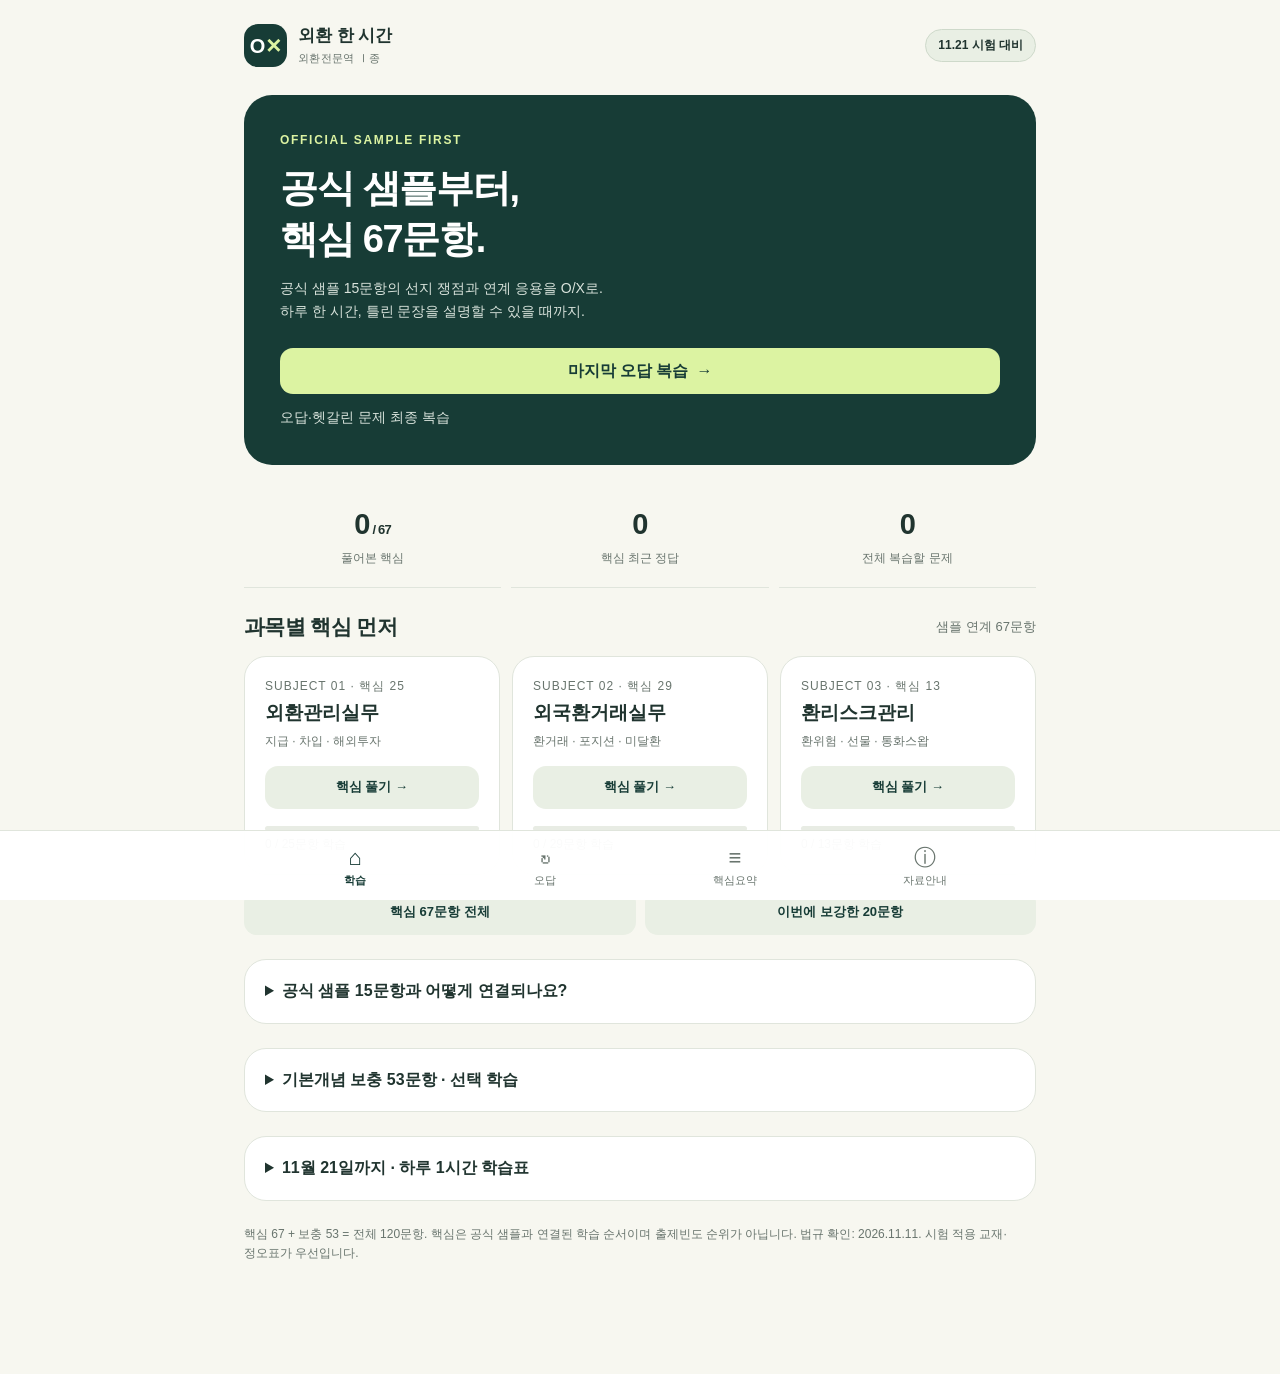
==== index.html @ 9630cfbf "공식 샘플 연계 핵심 67문항 선별 및 20문항 보강" ====
<!doctype html>
<html lang="ko">
<head>
  <meta charset="utf-8">
  <meta name="viewport" content="width=device-width, initial-scale=1, viewport-fit=cover">
  <meta name="theme-color" content="#173c36">
  <meta name="description" content="외환전문역 1종, 공식 샘플 연계 핵심 O/X 67문항과 보충 53문항. 과목별 해설과 오답 복습으로 시험 전 핵심을 정리하세요.">
  <meta name="apple-mobile-web-app-capable" content="yes">
  <title>외환 한 시간 · 외환전문역 1종 O/X</title>
  <link rel="icon" href="icon.svg" type="image/svg+xml">
  <link rel="manifest" href="manifest.webmanifest">
  <link rel="stylesheet" href="style.css?v=curated2">
  <script defer src="questions.js?v=curated2"></script>
  <script defer src="app.js?v=curated2"></script>
</head>
<body>
  <header class="site-header"><a class="brand" href="#home" aria-label="외환 한 시간 홈"><span class="brand-mark">O<span>×</span></span><span>외환 한 시간<small>외환전문역 Ⅰ종</small></span></a><span class="exam-badge" id="exam-badge">11.21 시험</span></header>
  <main id="app"><p>학습자료를 불러오는 중입니다.</p></main>
  <div id="storage-notice" role="alert" hidden>이 브라우저에서는 기록을 저장할 수 없습니다. 화면을 닫으면 학습기록이 사라질 수 있어요.</div>
  <nav class="bottom-nav" aria-label="주요 메뉴">
    <button data-view="home" aria-current="page"><span aria-hidden="true">⌂</span>학습</button>
    <button data-view="review"><span aria-hidden="true">↻</span>오답</button>
    <button data-view="summary"><span aria-hidden="true">≡</span>핵심요약</button>
    <button data-view="about"><span aria-hidden="true">ⓘ</span>자료안내</button>
  </nav>
  <noscript>퀴즈를 풀려면 브라우저의 JavaScript를 켜 주세요.</noscript>
</body>
</html>
---- style.css ----
@charset "UTF-8";
:root{--bg:#f7f7f0;--paper:#fff;--ink:#20342f;--muted:#69756e;--green:#173c36;--line:#e0e5dc;--soft:#e9efe4;--lime:#dcf3a2;--bad:#ad3d34;--bad-bg:#fff1ed;--ok-bg:#e8f4e9;--radius:22px;color-scheme:light}
*{box-sizing:border-box}body{margin:0;background:var(--bg);color:var(--ink);font-family:-apple-system,BlinkMacSystemFont,"Apple SD Gothic Neo","Noto Sans KR",sans-serif;font-size:16px;line-height:1.65;word-break:keep-all;overflow-wrap:anywhere}button,input,select{font:inherit}button,a{-webkit-tap-highlight-color:transparent}button{cursor:pointer}button:disabled{cursor:default}a{color:inherit;text-underline-offset:4px}button:focus-visible,a:focus-visible,input:focus-visible{outline:3px solid #36806f;outline-offset:4px}button{border:0}h1,h2,h3,p{margin:0}h1{font-size:clamp(27px,6vw,38px);line-height:1.35;letter-spacing:-1.3px}h2{font-size:21px;line-height:1.4;letter-spacing:-.6px}h3{font-size:17px;line-height:1.5}small,.small{font-size:13px}.muted{color:var(--muted)}.eyebrow{font-size:12px;font-weight:700;letter-spacing:1.7px;text-transform:uppercase}.site-header{max-width:840px;margin:auto;padding:24px 24px 16px;display:flex;align-items:center;justify-content:space-between;gap:12px}.brand{display:flex;align-items:center;gap:11px;text-decoration:none;font-weight:750;font-size:17px;line-height:1.4}.brand small{display:block;color:var(--muted);font-size:11px;font-weight:500;margin-top:3px;letter-spacing:.3px}.brand-mark{width:43px;height:43px;display:flex;align-items:center;justify-content:center;gap:1px;border-radius:14px;background:var(--green);color:#fff;font-size:20px}.brand-mark span{color:var(--lime);font-size:26px}.exam-badge{border:1px solid #ced9ca;background:var(--soft);border-radius:30px;padding:6px 12px;font-size:12px;font-weight:700;white-space:nowrap}main{max-width:840px;margin:auto;padding:12px 24px 110px}.stack{display:grid;gap:24px}.hero{background:var(--green);border-radius:28px;padding:30px;color:#fff;position:relative;overflow:hidden}.hero .eyebrow{color:var(--lime);margin-bottom:12px}.hero p{color:#d9e3dc;margin-top:12px;max-width:520px;font-size:14px}.hero .primary{margin-top:24px;background:var(--lime);color:var(--green)}.primary,.secondary,.text-button{min-height:46px;border-radius:13px;padding:12px 18px;font-weight:700;line-height:1.4;text-decoration:none;display:inline-flex;align-items:center;justify-content:center;gap:8px}.primary{background:var(--green);color:white}.secondary{background:var(--soft);color:var(--green)}.text-button{background:transparent;color:var(--muted);padding:10px 8px;font-size:14px}.full{width:100%}.row{display:flex;align-items:center;justify-content:space-between;gap:12px;flex-wrap:wrap}.section-top{display:flex;justify-content:space-between;align-items:center;gap:12px;margin-bottom:14px}.stats{display:grid;grid-template-columns:repeat(3,1fr);gap:10px}.stat{padding:17px 8px;text-align:center;border-bottom:1px solid var(--line)}.stat b{display:block;font-size:25px;font-weight:750;line-height:1.3;letter-spacing:-.8px}.stat span{font-size:12px;color:var(--muted)}.subjects{display:grid;gap:12px}.subject{background:var(--paper);border:1px solid var(--line);border-radius:var(--radius);padding:20px}.subject .number{color:var(--muted);font-size:12px;letter-spacing:1px}.subject h3{font-size:19px;margin-top:3px}.subject .mini{font-size:12px;color:var(--muted);margin-top:4px}.subject .row{flex-wrap:nowrap}.subject .secondary{flex-shrink:0;font-size:13px;min-height:43px}.bar{height:5px;border-radius:3px;background:#e8ece4;margin-top:17px;overflow:hidden}.bar span{display:block;height:100%;background:#4b8065;transition:width .2s}.note{font-size:12px;color:var(--muted);line-height:1.65}.plan{background:#fff;border:1px solid var(--line);border-radius:var(--radius);overflow:hidden}.plan summary{cursor:pointer;padding:18px 20px;font-weight:700}.plan-list{padding:0 20px 18px}.plan-day{padding:13px 0;border-top:1px solid var(--line);display:grid;grid-template-columns:70px 1fr auto;gap:10px;align-items:center}.plan-day span{font-size:13px}.plan-day time{font-size:12px;color:var(--muted)}.plan-day button{background:transparent;color:var(--green);min-width:44px;min-height:44px;font-weight:700}.plan-day.today time{color:var(--green);font-weight:700}.routine{font-size:13px;padding-top:14px;border-top:1px solid var(--line)}.question-top{margin-bottom:12px}.question-top .text-button{padding-left:0}.question-meta{display:flex;gap:7px;align-items:center;flex-wrap:wrap;margin:22px 0 14px}.tag{border-radius:6px;background:var(--soft);padding:3px 8px;color:#476151;font-size:12px}.question-card{background:#fff;border:1px solid var(--line);border-radius:var(--radius);padding:25px}.question-card h1{font-size:clamp(21px,4.9vw,27px);line-height:1.65;letter-spacing:-.7px;font-weight:650}.question-id{color:var(--muted);font-size:12px;margin-bottom:12px}.answers{display:grid;grid-template-columns:1fr 1fr;gap:14px;margin-top:25px}.answer-button{min-height:108px;border:1.5px solid #d7dfd4;border-radius:18px;background:#fff;color:var(--green);font-size:44px;font-weight:600;line-height:1}.answer-button small{display:block;font-size:12px;font-weight:500;color:var(--muted);margin-top:9px}.answer-button:hover:not(:disabled){background:var(--soft)}.answer-button.selected{background:var(--green);color:#fff;border-color:var(--green)}.answer-button.selected small{color:#dce8df}.answer-button:disabled:not(.selected){opacity:.6}.answer-button.correct-choice{border-color:#438268}.feedback{margin-top:22px;padding-top:22px;border-top:1px solid var(--line)}.feedback[hidden]{display:none}.verdict{display:flex;gap:10px;align-items:center;font-weight:750;font-size:18px;margin-bottom:12px}.verdict.good{color:#226946}.verdict.bad{color:var(--bad)}.explanation{font-size:15px;line-height:1.85}.memory{margin-top:16px;background:var(--soft);border-radius:12px;padding:13px 15px;font-size:14px;font-weight:650}.memory small{display:block;font-weight:500;color:#60725f;font-size:11px;margin-bottom:4px}.source-link{display:block;margin-top:13px;font-size:11px;color:var(--muted)}.quiz-actions{display:flex;justify-content:space-between;gap:10px;margin-top:19px;align-items:center}.flag{min-height:46px;background:transparent;color:var(--muted);font-size:13px;padding:9px 6px}.flag[aria-pressed=true]{color:#9b651c;font-weight:700}.quiz-progress{font-size:13px;color:var(--muted)}.quiz-footer{margin-top:14px;font-size:12px;color:var(--muted);text-align:center}.bottom-nav{position:fixed;bottom:0;left:0;right:0;display:flex;justify-content:center;gap:0;background:rgba(255,255,255,.97);border-top:1px solid var(--line);padding:7px max(12px,env(safe-area-inset-right)) calc(7px + env(safe-area-inset-bottom)) max(12px,env(safe-area-inset-left));z-index:10}.bottom-nav button{width:min(25%,190px);min-height:55px;display:flex;flex-direction:column;align-items:center;justify-content:center;background:none;color:var(--muted);font-size:11px;line-height:1.3;gap:4px}.bottom-nav button span{font-size:22px;height:25px;font-weight:500}.bottom-nav button[aria-current=page]{color:var(--green);font-weight:750}.page-intro{margin:15px 0 24px}.page-intro p{color:var(--muted);font-size:14px;margin-top:10px}.empty{padding:40px 20px;text-align:center;background:#fff;border:1px solid var(--line);border-radius:var(--radius)}.empty p{margin:10px 0 20px;color:var(--muted);font-size:14px}.review-list{margin-top:20px;display:grid;gap:10px}.review-item{background:#fff;border:1px solid var(--line);border-radius:15px;padding:17px;text-align:left;color:var(--ink);width:100%}.review-item small{color:var(--muted);display:block;font-size:11px;margin-bottom:6px}.review-item p{font-size:14px}.review-item .cause{display:inline-block;color:var(--bad);font-size:11px;margin-top:8px}.chips{display:flex;gap:7px;flex-wrap:wrap;margin:18px 0}.chip{background:var(--soft);color:var(--green);border-radius:30px;padding:9px 14px;font-size:13px;min-height:42px}.chip.active{background:var(--green);color:white}.summary-block{border-bottom:1px solid var(--line);padding:20px 0}.summary-block h3{margin-bottom:10px}.summary-block li{font-size:14px;margin:8px 0}.summary-block ul{padding-left:21px;margin:0}.summary-block code{font:inherit;background:var(--soft);padding:1px 4px;border-radius:4px}.info-card{padding:22px;background:#fff;border:1px solid var(--line);border-radius:var(--radius);font-size:14px}.info-card p+p{margin-top:12px}.info-card h2{font-size:18px;margin-bottom:12px}.source-list{padding-left:20px}.source-list li{margin:10px 0;font-size:13px}.result-number{font-size:64px;font-weight:750;letter-spacing:-4px;line-height:1.2;margin:20px 0 10px}.result-number small{font-size:23px;letter-spacing:-1px;color:var(--muted)}.result-box{text-align:center;padding:35px 24px;background:#fff;border:1px solid var(--line);border-radius:var(--radius)}.result-box p{font-size:14px;color:var(--muted);margin-bottom:20px}.result-buttons{display:grid;gap:10px;margin-top:20px}.resume{display:flex;align-items:center;gap:14px;justify-content:space-between;background:var(--soft);padding:18px 20px;border-radius:18px}.resume p{font-size:13px}.resume b{display:block;font-size:14px}.resume .primary{font-size:13px;flex-shrink:0}.backup-row{display:flex;gap:8px;flex-wrap:wrap;margin-top:14px}.backup-row .secondary{font-size:12px}.backup-status{font-size:12px;margin-top:8px;color:var(--muted)}#storage-notice{position:relative;margin:0 24px 90px;background:#fff1dd;color:#7b4c10;padding:16px;border-radius:12px;font-size:13px}.hidden{display:none!important}.question-card:focus{outline:none}
@media(min-width:700px){.subjects{grid-template-columns:repeat(3,1fr)}.subject .row{display:block}.subject .secondary{margin-top:14px;width:100%}.hero{padding:36px}.answers{gap:20px}.answer-button{min-height:120px}.question-card{padding:34px}.stat b{font-size:29px}}
@media(max-width:360px){.site-header{padding:18px 16px 12px}main{padding:8px 16px 105px}.brand{font-size:15px}.exam-badge{font-size:11px;padding:5px 9px}.hero{padding:23px}.question-card{padding:19px}.quiz-actions{flex-wrap:wrap}.quiz-actions .primary{flex:1}.plan-day{grid-template-columns:55px 1fr auto}.subject{padding:17px}}
@media(prefers-reduced-motion:reduce){*{scroll-behavior:auto!important;transition:none!important}}
@media print{.bottom-nav,.site-header,button{display:none!important}main{max-width:none;padding:0}.hero{background:none;color:#000}.question-card,.info-card{border:0;padding:0}body{background:white}}

.study-shortcuts{display:flex;flex-wrap:wrap;gap:9px;margin-top:14px}.study-shortcuts button{font-size:13px;flex:1 1 180px}.provenance-note{padding:0 0 15px}.sample-row{display:flex;align-items:center;justify-content:space-between;gap:12px;padding:12px 0;border-top:1px solid var(--line)}.sample-row span{font-size:13px}.sample-row b,.sample-row small{display:block;font-size:11px;color:var(--muted)}.sample-row .text-button{flex-shrink:0}.source-note{margin-top:10px}
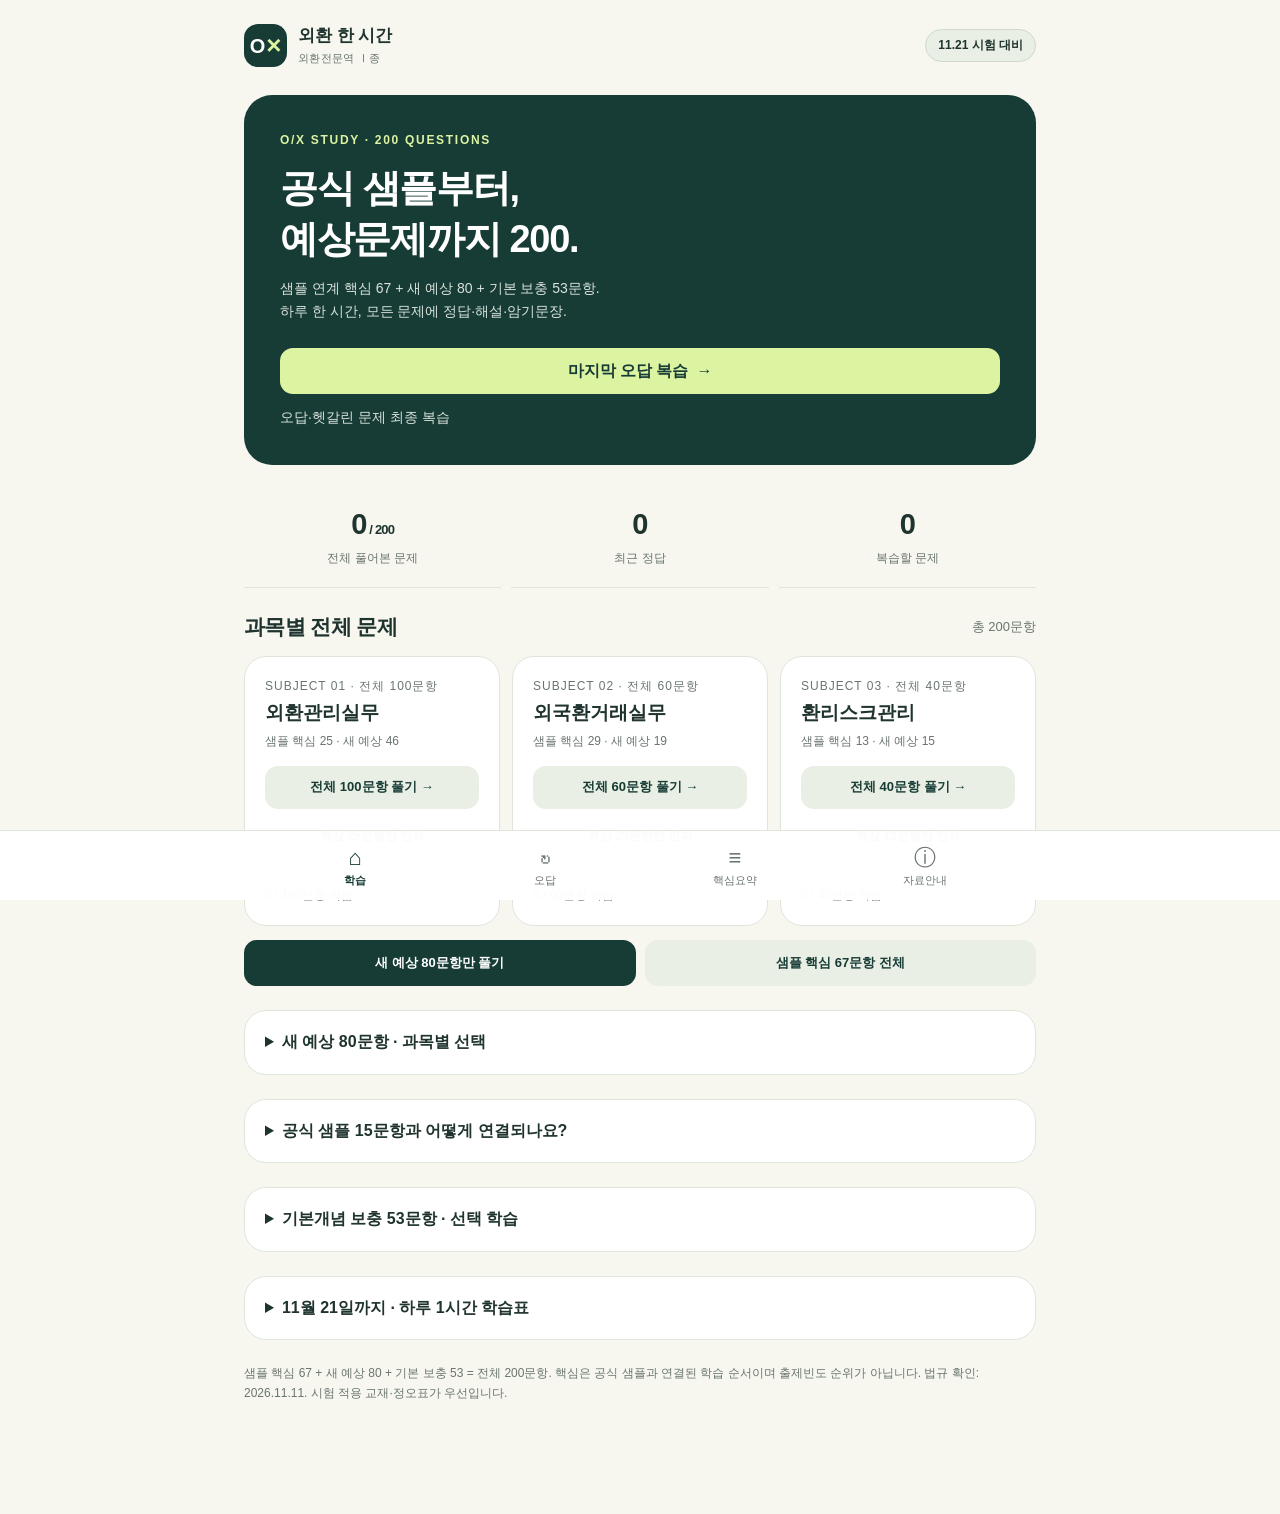
==== commit cdb0f828: "예상문제 80개 추가해 외환 O/X 200문항으로 확장" ====
--- a/index.html
+++ b/index.html
@@ -4,14 +4,14 @@
   <meta charset="utf-8">
   <meta name="viewport" content="width=device-width, initial-scale=1, viewport-fit=cover">
   <meta name="theme-color" content="#173c36">
-  <meta name="description" content="외환전문역 1종, 공식 샘플 연계 핵심 O/X 67문항과 보충 53문항. 과목별 해설과 오답 복습으로 시험 전 핵심을 정리하세요.">
+  <meta name="description" content="외환전문역 1종, O/X 총 200문항. 공식 샘플 연계 67개, 새 예상 80개, 기본 보충 53개. 과목별 해설과 오답 복습으로 시험 전 핵심을 정리하세요.">
   <meta name="apple-mobile-web-app-capable" content="yes">
   <title>외환 한 시간 · 외환전문역 1종 O/X</title>
   <link rel="icon" href="icon.svg" type="image/svg+xml">
   <link rel="manifest" href="manifest.webmanifest">
-  <link rel="stylesheet" href="style.css?v=curated2">
-  <script defer src="questions.js?v=curated2"></script>
-  <script defer src="app.js?v=curated2"></script>
+  <link rel="stylesheet" href="style.css?v=expanded3">
+  <script defer src="questions.js?v=expanded3"></script>
+  <script defer src="app.js?v=expanded3"></script>
 </head>
 <body>
   <header class="site-header"><a class="brand" href="#home" aria-label="외환 한 시간 홈"><span class="brand-mark">O<span>×</span></span><span>외환 한 시간<small>외환전문역 Ⅰ종</small></span></a><span class="exam-badge" id="exam-badge">11.21 시험</span></header>
--- a/style.css
+++ b/style.css
@@ -7,3 +7,5 @@
 @media print{.bottom-nav,.site-header,button{display:none!important}main{max-width:none;padding:0}.hero{background:none;color:#000}.question-card,.info-card{border:0;padding:0}body{background:white}}
 
 .study-shortcuts{display:flex;flex-wrap:wrap;gap:9px;margin-top:14px}.study-shortcuts button{font-size:13px;flex:1 1 180px}.provenance-note{padding:0 0 15px}.sample-row{display:flex;align-items:center;justify-content:space-between;gap:12px;padding:12px 0;border-top:1px solid var(--line)}.sample-row span{font-size:13px}.sample-row b,.sample-row small{display:block;font-size:11px;color:var(--muted)}.sample-row .text-button{flex-shrink:0}.source-note{margin-top:10px}
+
+.subject>.secondary{margin-top:14px}.subject>.text-button{margin-top:5px;font-size:12px}
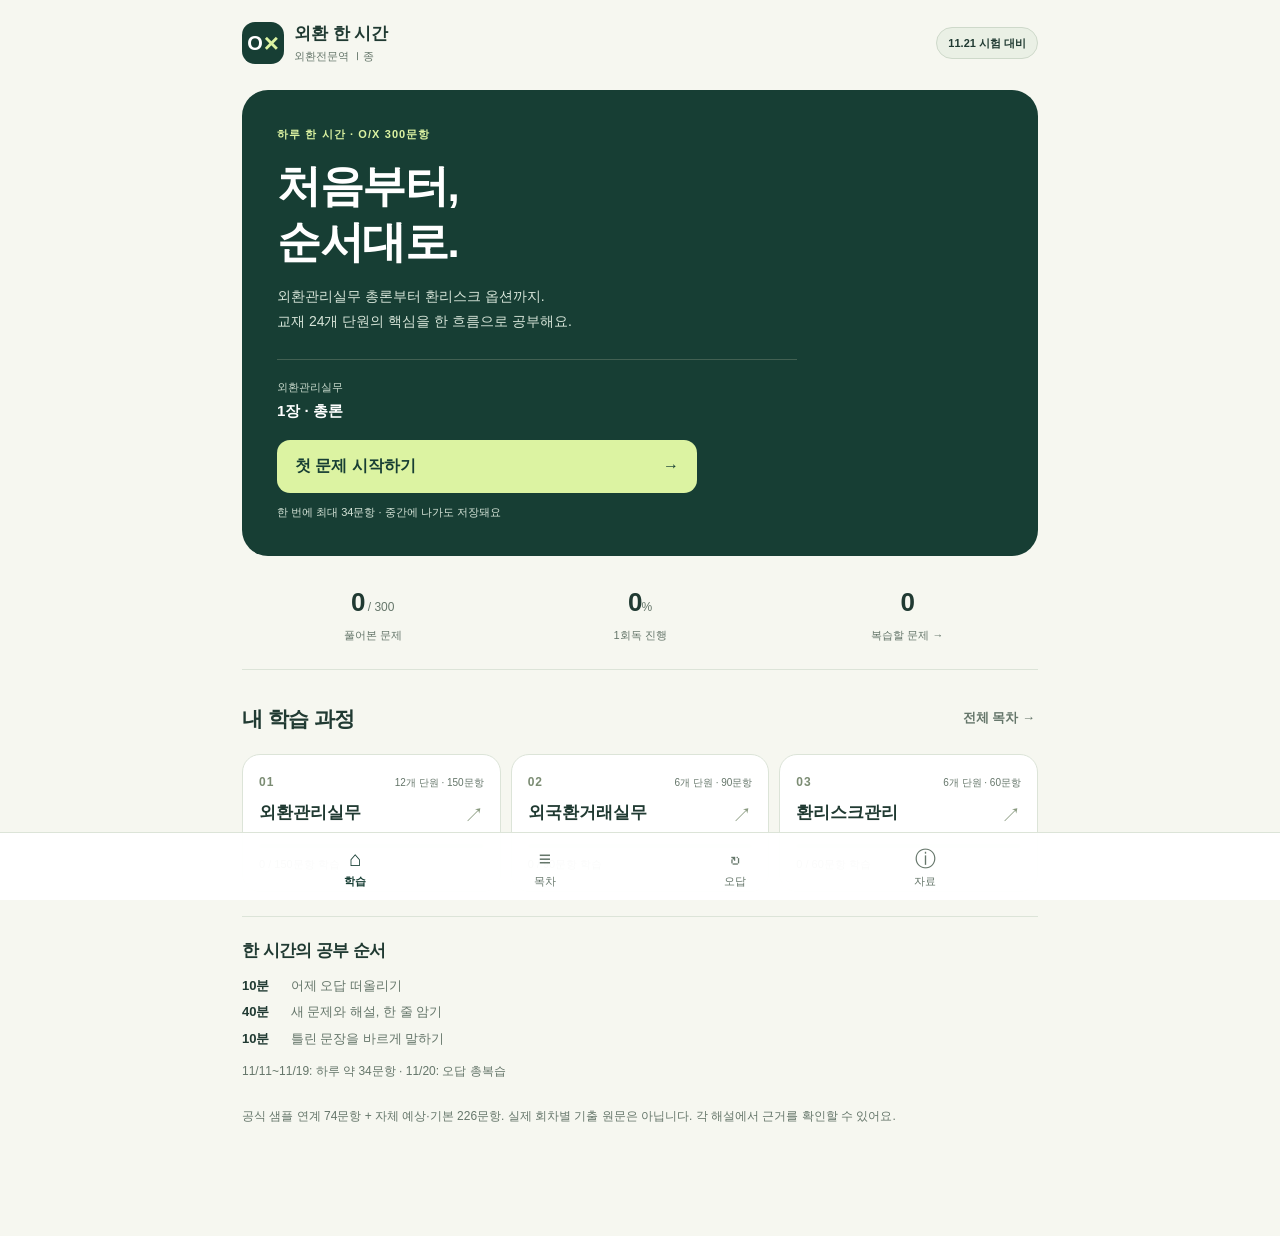
==== commit 2621540d: "교재 24개 단원 기준 300문항 학습과정 전면 재구성 총론 55문항을 포함해 외환관리 150·거래실무 90·환리스크 60문항으로 구성했습니다. 단원 순서 이어풀기, 별도 오답 복" ====
--- a/index.html
+++ b/index.html
@@ -4,14 +4,14 @@
   <meta charset="utf-8">
   <meta name="viewport" content="width=device-width, initial-scale=1, viewport-fit=cover">
   <meta name="theme-color" content="#173c36">
-  <meta name="description" content="외환전문역 1종, O/X 총 200문항. 공식 샘플 연계 67개, 새 예상 80개, 기본 보충 53개. 과목별 해설과 오답 복습으로 시험 전 핵심을 정리하세요.">
+  <meta name="description" content="외환전문역 1종, O/X 300문항을 교재 24개 단원 순서로. 총론부터 시작해 해설·한 줄 암기·오답 복습으로 하루 한 시간 공부하세요.">
   <meta name="apple-mobile-web-app-capable" content="yes">
   <title>외환 한 시간 · 외환전문역 1종 O/X</title>
   <link rel="icon" href="icon.svg" type="image/svg+xml">
   <link rel="manifest" href="manifest.webmanifest">
-  <link rel="stylesheet" href="style.css?v=expanded3">
-  <script defer src="questions.js?v=expanded3"></script>
-  <script defer src="app.js?v=expanded3"></script>
+  <link rel="stylesheet" href="style.css?v=course5">
+  <script defer src="questions.js?v=course5"></script>
+  <script defer src="app.js?v=course5"></script>
 </head>
 <body>
   <header class="site-header"><a class="brand" href="#home" aria-label="외환 한 시간 홈"><span class="brand-mark">O<span>×</span></span><span>외환 한 시간<small>외환전문역 Ⅰ종</small></span></a><span class="exam-badge" id="exam-badge">11.21 시험</span></header>
@@ -19,9 +19,9 @@
   <div id="storage-notice" role="alert" hidden>이 브라우저에서는 기록을 저장할 수 없습니다. 화면을 닫으면 학습기록이 사라질 수 있어요.</div>
   <nav class="bottom-nav" aria-label="주요 메뉴">
     <button data-view="home" aria-current="page"><span aria-hidden="true">⌂</span>학습</button>
+    <button data-view="course"><span aria-hidden="true">≡</span>목차</button>
     <button data-view="review"><span aria-hidden="true">↻</span>오답</button>
-    <button data-view="summary"><span aria-hidden="true">≡</span>핵심요약</button>
-    <button data-view="about"><span aria-hidden="true">ⓘ</span>자료안내</button>
+    <button data-view="about"><span aria-hidden="true">ⓘ</span>자료</button>
   </nav>
   <noscript>퀴즈를 풀려면 브라우저의 JavaScript를 켜 주세요.</noscript>
 </body>
--- a/style.css
+++ b/style.css
@@ -1,11 +1,13 @@
 @charset "UTF-8";
-:root{--bg:#f7f7f0;--paper:#fff;--ink:#20342f;--muted:#69756e;--green:#173c36;--line:#e0e5dc;--soft:#e9efe4;--lime:#dcf3a2;--bad:#ad3d34;--bad-bg:#fff1ed;--ok-bg:#e8f4e9;--radius:22px;color-scheme:light}
-*{box-sizing:border-box}body{margin:0;background:var(--bg);color:var(--ink);font-family:-apple-system,BlinkMacSystemFont,"Apple SD Gothic Neo","Noto Sans KR",sans-serif;font-size:16px;line-height:1.65;word-break:keep-all;overflow-wrap:anywhere}button,input,select{font:inherit}button,a{-webkit-tap-highlight-color:transparent}button{cursor:pointer}button:disabled{cursor:default}a{color:inherit;text-underline-offset:4px}button:focus-visible,a:focus-visible,input:focus-visible{outline:3px solid #36806f;outline-offset:4px}button{border:0}h1,h2,h3,p{margin:0}h1{font-size:clamp(27px,6vw,38px);line-height:1.35;letter-spacing:-1.3px}h2{font-size:21px;line-height:1.4;letter-spacing:-.6px}h3{font-size:17px;line-height:1.5}small,.small{font-size:13px}.muted{color:var(--muted)}.eyebrow{font-size:12px;font-weight:700;letter-spacing:1.7px;text-transform:uppercase}.site-header{max-width:840px;margin:auto;padding:24px 24px 16px;display:flex;align-items:center;justify-content:space-between;gap:12px}.brand{display:flex;align-items:center;gap:11px;text-decoration:none;font-weight:750;font-size:17px;line-height:1.4}.brand small{display:block;color:var(--muted);font-size:11px;font-weight:500;margin-top:3px;letter-spacing:.3px}.brand-mark{width:43px;height:43px;display:flex;align-items:center;justify-content:center;gap:1px;border-radius:14px;background:var(--green);color:#fff;font-size:20px}.brand-mark span{color:var(--lime);font-size:26px}.exam-badge{border:1px solid #ced9ca;background:var(--soft);border-radius:30px;padding:6px 12px;font-size:12px;font-weight:700;white-space:nowrap}main{max-width:840px;margin:auto;padding:12px 24px 110px}.stack{display:grid;gap:24px}.hero{background:var(--green);border-radius:28px;padding:30px;color:#fff;position:relative;overflow:hidden}.hero .eyebrow{color:var(--lime);margin-bottom:12px}.hero p{color:#d9e3dc;margin-top:12px;max-width:520px;font-size:14px}.hero .primary{margin-top:24px;background:var(--lime);color:var(--green)}.primary,.secondary,.text-button{min-height:46px;border-radius:13px;padding:12px 18px;font-weight:700;line-height:1.4;text-decoration:none;display:inline-flex;align-items:center;justify-content:center;gap:8px}.primary{background:var(--green);color:white}.secondary{background:var(--soft);color:var(--green)}.text-button{background:transparent;color:var(--muted);padding:10px 8px;font-size:14px}.full{width:100%}.row{display:flex;align-items:center;justify-content:space-between;gap:12px;flex-wrap:wrap}.section-top{display:flex;justify-content:space-between;align-items:center;gap:12px;margin-bottom:14px}.stats{display:grid;grid-template-columns:repeat(3,1fr);gap:10px}.stat{padding:17px 8px;text-align:center;border-bottom:1px solid var(--line)}.stat b{display:block;font-size:25px;font-weight:750;line-height:1.3;letter-spacing:-.8px}.stat span{font-size:12px;color:var(--muted)}.subjects{display:grid;gap:12px}.subject{background:var(--paper);border:1px solid var(--line);border-radius:var(--radius);padding:20px}.subject .number{color:var(--muted);font-size:12px;letter-spacing:1px}.subject h3{font-size:19px;margin-top:3px}.subject .mini{font-size:12px;color:var(--muted);margin-top:4px}.subject .row{flex-wrap:nowrap}.subject .secondary{flex-shrink:0;font-size:13px;min-height:43px}.bar{height:5px;border-radius:3px;background:#e8ece4;margin-top:17px;overflow:hidden}.bar span{display:block;height:100%;background:#4b8065;transition:width .2s}.note{font-size:12px;color:var(--muted);line-height:1.65}.plan{background:#fff;border:1px solid var(--line);border-radius:var(--radius);overflow:hidden}.plan summary{cursor:pointer;padding:18px 20px;font-weight:700}.plan-list{padding:0 20px 18px}.plan-day{padding:13px 0;border-top:1px solid var(--line);display:grid;grid-template-columns:70px 1fr auto;gap:10px;align-items:center}.plan-day span{font-size:13px}.plan-day time{font-size:12px;color:var(--muted)}.plan-day button{background:transparent;color:var(--green);min-width:44px;min-height:44px;font-weight:700}.plan-day.today time{color:var(--green);font-weight:700}.routine{font-size:13px;padding-top:14px;border-top:1px solid var(--line)}.question-top{margin-bottom:12px}.question-top .text-button{padding-left:0}.question-meta{display:flex;gap:7px;align-items:center;flex-wrap:wrap;margin:22px 0 14px}.tag{border-radius:6px;background:var(--soft);padding:3px 8px;color:#476151;font-size:12px}.question-card{background:#fff;border:1px solid var(--line);border-radius:var(--radius);padding:25px}.question-card h1{font-size:clamp(21px,4.9vw,27px);line-height:1.65;letter-spacing:-.7px;font-weight:650}.question-id{color:var(--muted);font-size:12px;margin-bottom:12px}.answers{display:grid;grid-template-columns:1fr 1fr;gap:14px;margin-top:25px}.answer-button{min-height:108px;border:1.5px solid #d7dfd4;border-radius:18px;background:#fff;color:var(--green);font-size:44px;font-weight:600;line-height:1}.answer-button small{display:block;font-size:12px;font-weight:500;color:var(--muted);margin-top:9px}.answer-button:hover:not(:disabled){background:var(--soft)}.answer-button.selected{background:var(--green);color:#fff;border-color:var(--green)}.answer-button.selected small{color:#dce8df}.answer-button:disabled:not(.selected){opacity:.6}.answer-button.correct-choice{border-color:#438268}.feedback{margin-top:22px;padding-top:22px;border-top:1px solid var(--line)}.feedback[hidden]{display:none}.verdict{display:flex;gap:10px;align-items:center;font-weight:750;font-size:18px;margin-bottom:12px}.verdict.good{color:#226946}.verdict.bad{color:var(--bad)}.explanation{font-size:15px;line-height:1.85}.memory{margin-top:16px;background:var(--soft);border-radius:12px;padding:13px 15px;font-size:14px;font-weight:650}.memory small{display:block;font-weight:500;color:#60725f;font-size:11px;margin-bottom:4px}.source-link{display:block;margin-top:13px;font-size:11px;color:var(--muted)}.quiz-actions{display:flex;justify-content:space-between;gap:10px;margin-top:19px;align-items:center}.flag{min-height:46px;background:transparent;color:var(--muted);font-size:13px;padding:9px 6px}.flag[aria-pressed=true]{color:#9b651c;font-weight:700}.quiz-progress{font-size:13px;color:var(--muted)}.quiz-footer{margin-top:14px;font-size:12px;color:var(--muted);text-align:center}.bottom-nav{position:fixed;bottom:0;left:0;right:0;display:flex;justify-content:center;gap:0;background:rgba(255,255,255,.97);border-top:1px solid var(--line);padding:7px max(12px,env(safe-area-inset-right)) calc(7px + env(safe-area-inset-bottom)) max(12px,env(safe-area-inset-left));z-index:10}.bottom-nav button{width:min(25%,190px);min-height:55px;display:flex;flex-direction:column;align-items:center;justify-content:center;background:none;color:var(--muted);font-size:11px;line-height:1.3;gap:4px}.bottom-nav button span{font-size:22px;height:25px;font-weight:500}.bottom-nav button[aria-current=page]{color:var(--green);font-weight:750}.page-intro{margin:15px 0 24px}.page-intro p{color:var(--muted);font-size:14px;margin-top:10px}.empty{padding:40px 20px;text-align:center;background:#fff;border:1px solid var(--line);border-radius:var(--radius)}.empty p{margin:10px 0 20px;color:var(--muted);font-size:14px}.review-list{margin-top:20px;display:grid;gap:10px}.review-item{background:#fff;border:1px solid var(--line);border-radius:15px;padding:17px;text-align:left;color:var(--ink);width:100%}.review-item small{color:var(--muted);display:block;font-size:11px;margin-bottom:6px}.review-item p{font-size:14px}.review-item .cause{display:inline-block;color:var(--bad);font-size:11px;margin-top:8px}.chips{display:flex;gap:7px;flex-wrap:wrap;margin:18px 0}.chip{background:var(--soft);color:var(--green);border-radius:30px;padding:9px 14px;font-size:13px;min-height:42px}.chip.active{background:var(--green);color:white}.summary-block{border-bottom:1px solid var(--line);padding:20px 0}.summary-block h3{margin-bottom:10px}.summary-block li{font-size:14px;margin:8px 0}.summary-block ul{padding-left:21px;margin:0}.summary-block code{font:inherit;background:var(--soft);padding:1px 4px;border-radius:4px}.info-card{padding:22px;background:#fff;border:1px solid var(--line);border-radius:var(--radius);font-size:14px}.info-card p+p{margin-top:12px}.info-card h2{font-size:18px;margin-bottom:12px}.source-list{padding-left:20px}.source-list li{margin:10px 0;font-size:13px}.result-number{font-size:64px;font-weight:750;letter-spacing:-4px;line-height:1.2;margin:20px 0 10px}.result-number small{font-size:23px;letter-spacing:-1px;color:var(--muted)}.result-box{text-align:center;padding:35px 24px;background:#fff;border:1px solid var(--line);border-radius:var(--radius)}.result-box p{font-size:14px;color:var(--muted);margin-bottom:20px}.result-buttons{display:grid;gap:10px;margin-top:20px}.resume{display:flex;align-items:center;gap:14px;justify-content:space-between;background:var(--soft);padding:18px 20px;border-radius:18px}.resume p{font-size:13px}.resume b{display:block;font-size:14px}.resume .primary{font-size:13px;flex-shrink:0}.backup-row{display:flex;gap:8px;flex-wrap:wrap;margin-top:14px}.backup-row .secondary{font-size:12px}.backup-status{font-size:12px;margin-top:8px;color:var(--muted)}#storage-notice{position:relative;margin:0 24px 90px;background:#fff1dd;color:#7b4c10;padding:16px;border-radius:12px;font-size:13px}.hidden{display:none!important}.question-card:focus{outline:none}
-@media(min-width:700px){.subjects{grid-template-columns:repeat(3,1fr)}.subject .row{display:block}.subject .secondary{margin-top:14px;width:100%}.hero{padding:36px}.answers{gap:20px}.answer-button{min-height:120px}.question-card{padding:34px}.stat b{font-size:29px}}
-@media(max-width:360px){.site-header{padding:18px 16px 12px}main{padding:8px 16px 105px}.brand{font-size:15px}.exam-badge{font-size:11px;padding:5px 9px}.hero{padding:23px}.question-card{padding:19px}.quiz-actions{flex-wrap:wrap}.quiz-actions .primary{flex:1}.plan-day{grid-template-columns:55px 1fr auto}.subject{padding:17px}}
+:root{--bg:#f6f7f0;--paper:#fff;--ink:#203a32;--muted:#65766a;--green:#173e34;--line:#dce4d8;--soft:#eaf0e5;--lime:#dcf3a2;--bad:#a53c31;--radius:22px;color-scheme:light}
+*{box-sizing:border-box}body{margin:0;background:var(--bg);color:var(--ink);font-family:-apple-system,BlinkMacSystemFont,"Apple SD Gothic Neo","Noto Sans KR",sans-serif;font-size:16px;line-height:1.65;word-break:keep-all;overflow-wrap:anywhere}button,input,select{font:inherit}button,a{-webkit-tap-highlight-color:transparent}button{cursor:pointer;border:0}button:disabled{cursor:default;opacity:.5}a{color:inherit;text-underline-offset:4px}button:focus-visible,a:focus-visible,input:focus-visible,summary:focus-visible{outline:3px solid #36806f;outline-offset:4px}h1,h2,h3,p{margin:0}h1{font-size:clamp(32px,7vw,44px);line-height:1.26;letter-spacing:-1.4px}h2{font-size:21px;line-height:1.4;letter-spacing:-.6px}h3{font-size:18px;line-height:1.5}small,.small{font-size:12px}.muted{color:var(--muted)}.eyebrow{font-size:11px;font-weight:700;letter-spacing:1.1px}
+.site-header{max-width:840px;margin:auto;padding:22px 22px 16px;display:flex;align-items:center;justify-content:space-between;gap:12px}.brand{display:flex;align-items:center;gap:10px;text-decoration:none;font-weight:750;font-size:17px;line-height:1.4}.brand small{display:block;color:var(--muted);font-size:11px;font-weight:500;margin-top:3px}.brand-mark{width:42px;height:42px;display:flex;align-items:center;justify-content:center;gap:1px;border-radius:13px;background:var(--green);color:#fff;font-size:20px}.brand-mark span{color:var(--lime);font-size:26px}.exam-badge{border:1px solid #ced9ca;background:var(--soft);border-radius:30px;padding:6px 11px;font-size:11px;font-weight:700;white-space:nowrap}main{max-width:840px;margin:auto;padding:10px 22px 110px}.stack{display:grid;gap:24px}.row{display:flex;align-items:center;justify-content:space-between;gap:10px;flex-wrap:wrap}.section-top{display:flex;justify-content:space-between;align-items:center;gap:10px;margin-bottom:12px}.full{width:100%}
+.primary,.secondary,.text-button{min-height:48px;border-radius:13px;padding:12px 17px;font-weight:700;line-height:1.4;text-decoration:none;display:inline-flex;align-items:center;justify-content:center;gap:8px}.primary{background:var(--green);color:white}.secondary{background:var(--soft);color:var(--green)}.text-button{background:transparent;color:var(--muted);padding:10px 3px;font-size:13px}.hero{background:var(--green);border-radius:26px;padding:27px 25px;color:#fff}.hero .eyebrow{color:var(--lime);margin-bottom:15px}.hero>p{color:#d7e5d9;margin-top:15px;font-size:14px;line-height:1.8}.hero-next{margin-top:24px;padding-top:18px;border-top:1px solid #426052}.hero-next small{display:block;color:#c8d9cc;font-size:11px}.hero-next strong{font-size:15px;font-weight:600;display:block;margin-top:3px}.hero .primary{margin-top:17px;background:var(--lime);color:var(--green);justify-content:space-between;padding:15px 18px}.hero .hero-note{font-size:11px;margin-top:11px;text-align:center;line-height:1.6}.notice{padding:13px 16px;background:var(--soft);border-radius:12px;color:#49634f;font-size:12px}.stats{display:grid;grid-template-columns:repeat(3,1fr);border-bottom:1px solid var(--line);padding-bottom:18px;gap:6px}.stats>div,.stats>button{text-align:center;padding:4px 0;background:transparent;color:var(--ink)}.stats b{display:block;font-size:26px;line-height:1.4;letter-spacing:-1px}.stats b small{font-size:12px;font-weight:500;letter-spacing:0;color:var(--muted)}.stats span{font-size:11px;color:var(--muted)}.subjects{display:grid;gap:10px}.subject{width:100%;text-align:left;padding:19px 20px;border:1px solid var(--line);border-radius:18px;background:var(--paper);color:var(--ink)}.subject-number{font-size:12px;font-weight:700;color:#7b8c73;letter-spacing:1px}.subject h3{display:flex;justify-content:space-between;margin:7px 0 0}.subject h3 span{color:#8a9b80;font-size:20px;font-weight:400}.subject p{font-size:11px;color:var(--muted);margin-top:7px}.bar{height:4px;border-radius:3px;background:#e2e9dd;overflow:hidden;margin-top:14px}.bar span{display:block;height:100%;background:#64916d;transition:width .2s}.routine{border-top:1px solid var(--line);padding-top:22px}.routine h2{font-size:17px}.routine ol{padding:0;list-style:none;margin:12px 0;font-size:13px;color:var(--muted)}.routine li{margin:5px 0}.routine li b{display:inline-block;color:var(--ink);min-width:45px}.note{font-size:12px;color:var(--muted);line-height:1.7}.after-note{margin-top:20px}
+.page-intro{margin:14px 0 24px}.page-intro .eyebrow{margin-bottom:10px}.page-intro p{color:var(--muted);font-size:14px;margin-top:12px}.subject-tabs{display:grid;grid-template-columns:repeat(3,minmax(0,1fr));gap:7px;margin-bottom:24px}.chip{background:var(--soft);color:var(--green);border-radius:30px;padding:10px 13px;font-size:12px;min-height:44px}.chip.active{background:var(--green);color:white}.subject-tabs .chip{border-radius:13px;padding:11px 6px;font-size:11px;line-height:1.5}.subject-tabs small{display:block;opacity:.65;font-size:10px;letter-spacing:1px;margin-bottom:3px}.chapter-list{border:1px solid var(--line);border-radius:20px;background:white;overflow:hidden}.chapter{width:100%;display:flex;align-items:flex-start;gap:14px;text-align:left;background:transparent;color:var(--ink);padding:20px 16px;border-bottom:1px solid var(--line)}.chapter:last-child{border-bottom:0}.chapter-number{font-size:14px;color:#7c9076;font-weight:600;flex:0 0 22px;padding-top:2px}.chapter-info{flex:1;min-width:0}.chapter-info strong{display:block;font-size:15px;font-weight:650;line-height:1.55}.chapter-info small{display:block;color:var(--muted);font-size:11px;margin-top:6px}.chapter-count{display:block;color:#54724f;font-size:11px;margin-top:9px}.chapter-arrow{font-size:17px;flex:0 0 17px;color:#65835c}
+.question-top{margin-bottom:8px}.question-top+.bar{margin-top:0}.question-meta{margin:21px 0 14px}.question-meta>span{display:block;font-size:11px;color:var(--muted);margin-bottom:4px}.question-meta>strong{font-size:14px;display:block;font-weight:600}.question-card{background:#fff;border:1px solid var(--line);border-radius:var(--radius);padding:24px 22px}.question-id{color:#718169;font-size:11px;margin-bottom:13px}.question-id span{font-size:10px}.question-card h1{font-size:clamp(21px,4.9vw,27px);line-height:1.65;letter-spacing:-.65px;font-weight:650}.answers{display:grid;grid-template-columns:1fr 1fr;gap:13px;margin-top:25px}.answer-button{min-height:107px;border:1.5px solid #d1ddcb;border-radius:17px;background:#fff;color:var(--green);font-size:43px;font-weight:600;line-height:1}.answer-button small{display:block;font-size:11px;font-weight:500;color:var(--muted);margin-top:9px}.answer-button:hover:not(:disabled){background:var(--soft)}.answer-button.selected{background:var(--green);color:#fff;border-color:var(--green);opacity:1}.answer-button.selected small{color:#deeadb}.answer-button.correct-choice{border-color:#44824f;opacity:1}.feedback{margin-top:23px;padding-top:20px;border-top:1px solid var(--line);scroll-margin:20px}.feedback[hidden]{display:none}.verdict{display:flex;gap:10px;align-items:center;justify-content:space-between;font-weight:750;font-size:17px;margin-bottom:13px;flex-wrap:wrap}.verdict span{font-size:12px;font-weight:700;border:1px solid currentColor;border-radius:7px;padding:2px 8px}.verdict.good{color:#276842}.verdict.bad{color:var(--bad)}.explanation{font-size:15px;line-height:1.9}.memory{margin-top:17px;background:var(--soft);border-radius:12px;padding:14px 15px;font-size:14px;font-weight:650}.memory small{display:block;font-weight:500;color:#60725f;font-size:11px;margin-bottom:5px}.source-detail{margin-top:16px;font-size:11px;color:var(--muted)}summary{cursor:pointer;min-height:35px;padding:5px 0;font-weight:600}.source-detail a{display:block;margin:6px 0}.source-detail p{margin-top:8px}.quiz-actions{display:flex;justify-content:space-between;gap:9px;margin-top:17px;align-items:center;flex-wrap:wrap}.quiz-actions .primary{font-size:14px;flex:1;padding:13px 12px}.flag{min-height:48px;background:transparent;color:var(--muted);font-size:12px;padding:9px 3px}.flag[aria-pressed=true]{color:#96621c;font-weight:700}.quiz-footer{margin-top:13px;font-size:11px;color:var(--muted);text-align:center}.result-box{text-align:center;padding:30px 22px;background:#fff;border:1px solid var(--line);border-radius:var(--radius)}.result-box>p{font-size:13px;color:var(--muted)}.result-number{font-size:64px;font-weight:750;letter-spacing:-4px;line-height:1.2;margin:24px 0 12px}.result-number small{font-size:23px;letter-spacing:-1px;color:var(--muted)}.result-buttons{display:grid;gap:10px;margin-top:25px}
+.chips{display:flex;gap:7px;flex-wrap:wrap;margin:18px 0}.review-list{margin-top:18px;display:grid;gap:10px}.review-item{background:#fff;border:1px solid var(--line);border-radius:16px;padding:17px;text-align:left;color:var(--ink);width:100%}.review-item small{color:var(--muted);display:block;font-size:11px;margin-bottom:7px}.review-item p{font-size:14px}.review-item>span{display:block;color:var(--bad);font-size:11px;margin-top:9px}.empty{padding:32px 20px;text-align:center;background:#fff;border:1px solid var(--line);border-radius:var(--radius)}.empty h2{font-size:18px}.empty p{margin:10px 0 20px;color:var(--muted);font-size:13px}.info-card{padding:22px;background:#fff;border:1px solid var(--line);border-radius:var(--radius);font-size:14px}.info-card p+p{margin-top:13px}.info-card h2{font-size:18px;margin-bottom:13px}.info-card details{margin:14px 0;font-size:13px}.source-list{padding-left:19px}.source-list li{margin:10px 0;font-size:12px}.backup-row{display:flex;gap:8px;flex-wrap:wrap;margin-top:17px}.backup-row .secondary{font-size:12px;flex:1}#backup-status{font-size:12px;margin-top:10px;color:var(--muted)}.summary-block{border-bottom:1px solid var(--line);padding:20px 0}.summary-block h3{margin-bottom:10px}.summary-block li{font-size:14px;margin:9px 0}.summary-block ul{padding-left:21px;margin:0}#storage-notice{position:relative;margin:0 22px 90px;background:#fff1dd;color:#7b4c10;padding:16px;border-radius:12px;font-size:13px}
+.bottom-nav{position:fixed;bottom:0;left:0;right:0;display:flex;justify-content:center;background:rgba(255,255,255,.97);border-top:1px solid var(--line);padding:7px max(12px,env(safe-area-inset-right)) calc(7px + env(safe-area-inset-bottom)) max(12px,env(safe-area-inset-left));z-index:10}.bottom-nav button{width:min(25%,190px);min-height:53px;display:flex;flex-direction:column;align-items:center;justify-content:center;background:none;color:var(--muted);font-size:11px;line-height:1.3;gap:4px}.bottom-nav button span{font-size:21px;height:25px;font-weight:500}.bottom-nav button[aria-current=page]{color:var(--green);font-weight:750}
+@media(min-width:700px){.hero{padding:35px}.subjects{grid-template-columns:repeat(3,1fr)}.subject{padding:18px 16px}.subject h3{font-size:17px}.subject .row{gap:3px}.subject .small{font-size:10px}.question-card{padding:32px}.answer-button{min-height:120px}.chapter{padding:23px}.subject-tabs .chip{font-size:13px}.hero .primary{max-width:420px}.hero .hero-note{text-align:left}.hero-next{max-width:520px}}
+@media(max-width:360px){.site-header{padding:18px 16px 12px}main{padding:8px 16px 105px}.brand{font-size:15px}.brand-mark{width:38px;height:38px}.exam-badge{font-size:10px;padding:5px 8px}.hero{padding:24px 21px}.hero>p{font-size:13px}.hero-next strong{font-size:14px}.hero .hero-note{font-size:10px}.question-card{padding:20px 18px}.quiz-actions{gap:7px}.quiz-actions .primary{min-width:114px;font-size:13px}.flag{font-size:11px}.chapter{gap:9px;padding:18px 13px}.chapter-number{flex-basis:20px}.subject-tabs .chip{font-size:10px}.info-card{padding:19px}.stats b{font-size:24px}.stats span{font-size:10px}}
 @media(prefers-reduced-motion:reduce){*{scroll-behavior:auto!important;transition:none!important}}
-@media print{.bottom-nav,.site-header,button{display:none!important}main{max-width:none;padding:0}.hero{background:none;color:#000}.question-card,.info-card{border:0;padding:0}body{background:white}}
-
-.study-shortcuts{display:flex;flex-wrap:wrap;gap:9px;margin-top:14px}.study-shortcuts button{font-size:13px;flex:1 1 180px}.provenance-note{padding:0 0 15px}.sample-row{display:flex;align-items:center;justify-content:space-between;gap:12px;padding:12px 0;border-top:1px solid var(--line)}.sample-row span{font-size:13px}.sample-row b,.sample-row small{display:block;font-size:11px;color:var(--muted)}.sample-row .text-button{flex-shrink:0}.source-note{margin-top:10px}
-
-.subject>.secondary{margin-top:14px}.subject>.text-button{margin-top:5px;font-size:12px}
+@media print{.bottom-nav,.site-header,button{display:none!important}main{max-width:none;padding:0}.question-card,.info-card{border:0;padding:0}body{background:white}}
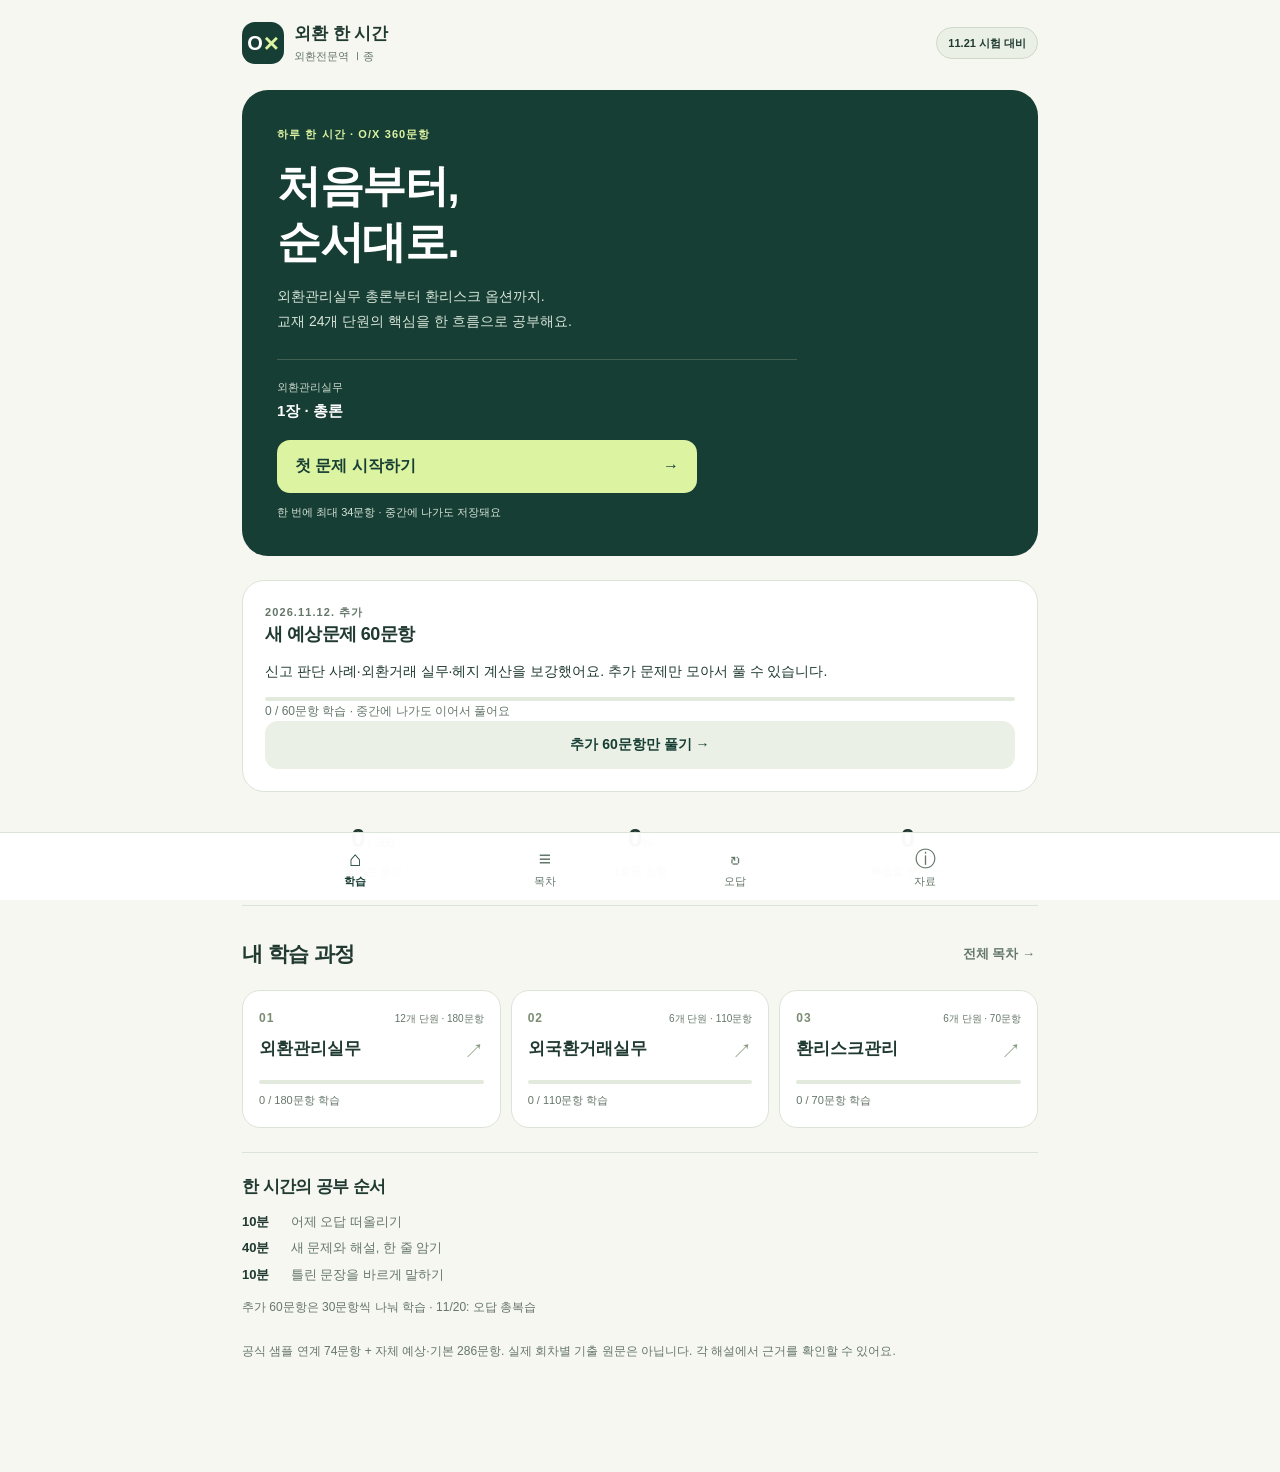
==== commit 0306b5bb: "Add 60 current-standard expected questions and preserve study progress" ====
--- a/index.html
+++ b/index.html
@@ -4,14 +4,14 @@
   <meta charset="utf-8">
   <meta name="viewport" content="width=device-width, initial-scale=1, viewport-fit=cover">
   <meta name="theme-color" content="#173c36">
-  <meta name="description" content="외환전문역 1종, O/X 300문항을 교재 24개 단원 순서로. 총론부터 시작해 해설·한 줄 암기·오답 복습으로 하루 한 시간 공부하세요.">
+  <meta name="description" content="외환전문역 1종, O/X 360문항을 교재 24개 단원 순서로. 최신 기준 예상 60문항 추가. 해설·한 줄 암기·오답 복습으로 하루 한 시간 공부하세요.">
   <meta name="apple-mobile-web-app-capable" content="yes">
   <title>외환 한 시간 · 외환전문역 1종 O/X</title>
   <link rel="icon" href="icon.svg" type="image/svg+xml">
   <link rel="manifest" href="manifest.webmanifest">
-  <link rel="stylesheet" href="style.css?v=course5">
-  <script defer src="questions.js?v=course5"></script>
-  <script defer src="app.js?v=course5"></script>
+  <link rel="stylesheet" href="style.css?v=expected7">
+  <script defer src="questions.js?v=expected7"></script>
+  <script defer src="app.js?v=expected7"></script>
 </head>
 <body>
   <header class="site-header"><a class="brand" href="#home" aria-label="외환 한 시간 홈"><span class="brand-mark">O<span>×</span></span><span>외환 한 시간<small>외환전문역 Ⅰ종</small></span></a><span class="exam-badge" id="exam-badge">11.21 시험</span></header>
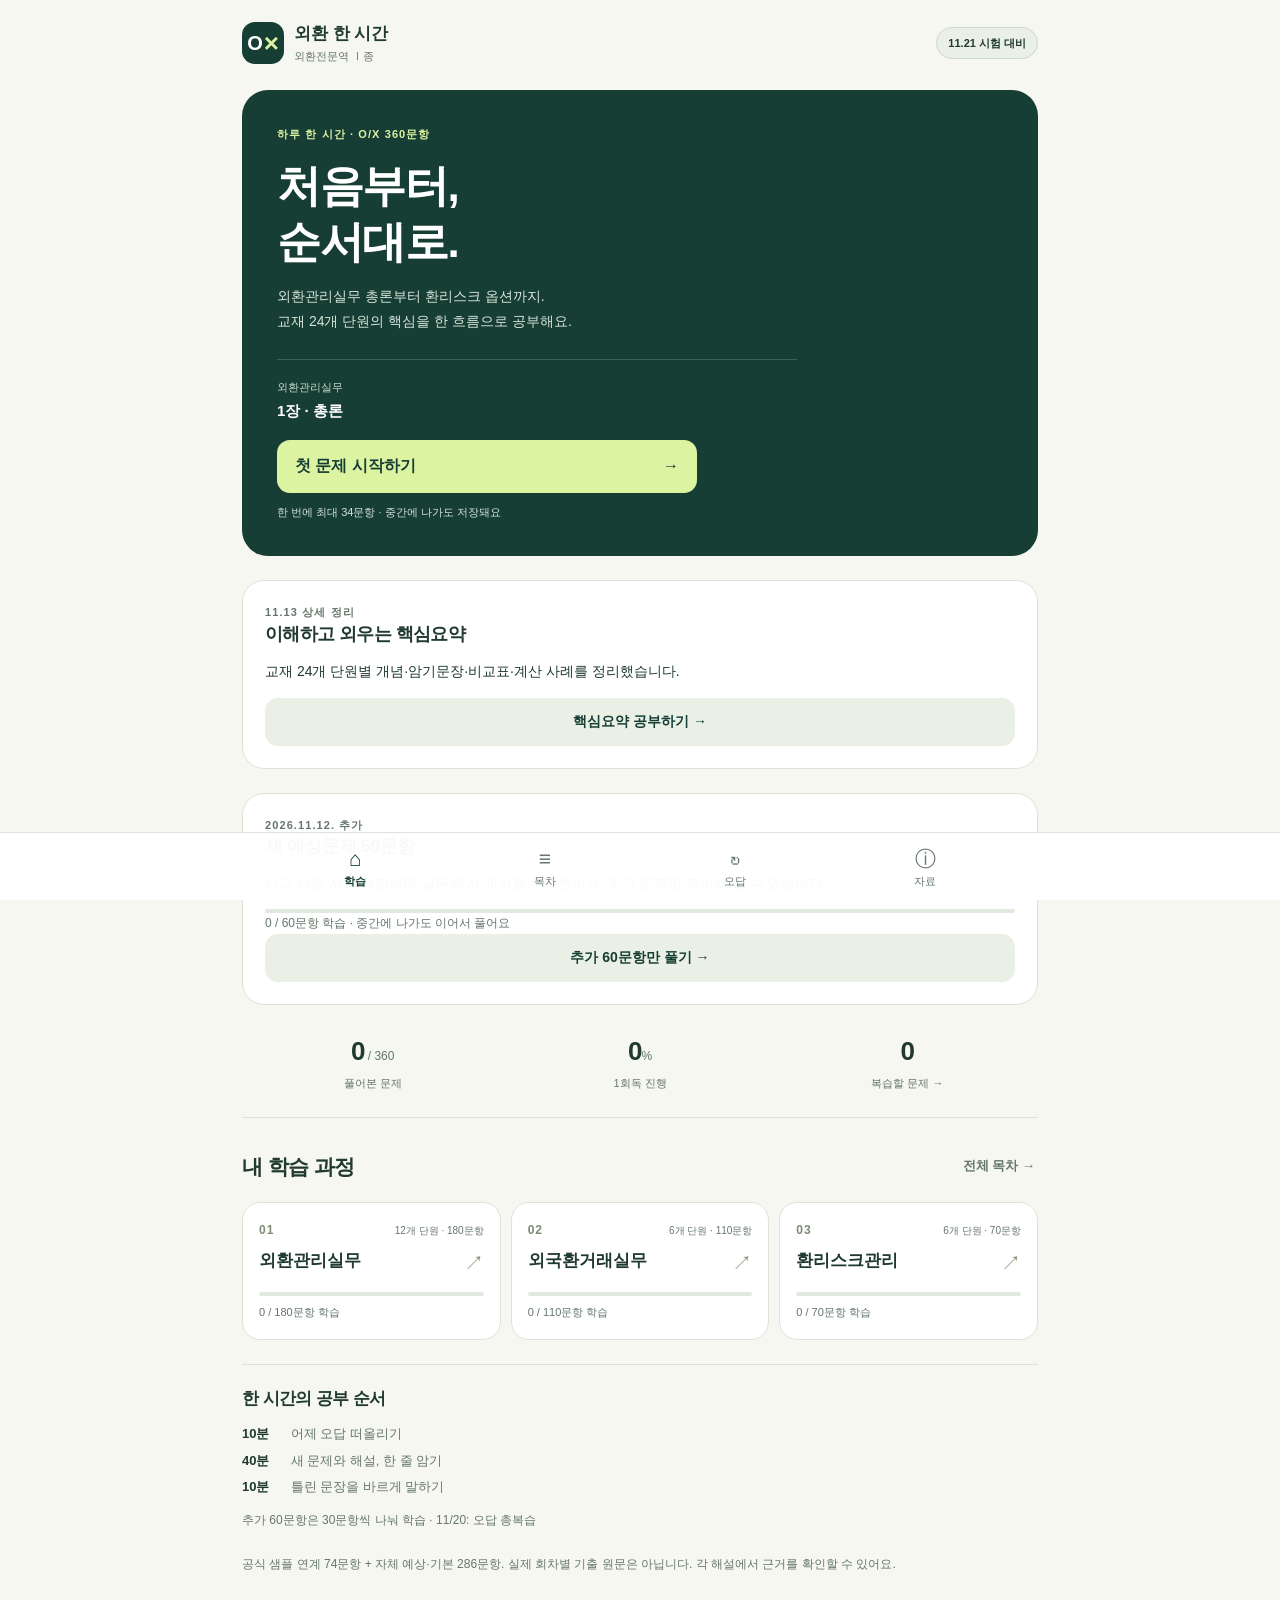
==== commit c4e15a20: "Add detailed 24-chapter study guide with memory checks" ====
--- a/index.html
+++ b/index.html
@@ -4,14 +4,16 @@
   <meta charset="utf-8">
   <meta name="viewport" content="width=device-width, initial-scale=1, viewport-fit=cover">
   <meta name="theme-color" content="#173c36">
-  <meta name="description" content="외환전문역 1종, O/X 360문항을 교재 24개 단원 순서로. 최신 기준 예상 60문항 추가. 해설·한 줄 암기·오답 복습으로 하루 한 시간 공부하세요.">
+  <meta name="description" content="외환전문역 1종, O/X 360문항을 교재 24개 단원 순서로. 최신 기준 예상 60문항과 24단원 상세 핵심요약. 해설·한 줄 암기·오답 복습으로 하루 한 시간 공부하세요.">
   <meta name="apple-mobile-web-app-capable" content="yes">
   <title>외환 한 시간 · 외환전문역 1종 O/X</title>
   <link rel="icon" href="icon.svg" type="image/svg+xml">
   <link rel="manifest" href="manifest.webmanifest">
-  <link rel="stylesheet" href="style.css?v=expected7">
-  <script defer src="questions.js?v=expected7"></script>
-  <script defer src="app.js?v=expected7"></script>
+  <link rel="stylesheet" href="style.css?v=summary8">
+  <script defer src="questions.js?v=summary8"></script>
+  <script defer src="guide-data.js?v=summary8"></script>
+  <script defer src="guide-view.js?v=summary8"></script>
+  <script defer src="app.js?v=summary8"></script>
 </head>
 <body>
   <header class="site-header"><a class="brand" href="#home" aria-label="외환 한 시간 홈"><span class="brand-mark">O<span>×</span></span><span>외환 한 시간<small>외환전문역 Ⅰ종</small></span></a><span class="exam-badge" id="exam-badge">11.21 시험</span></header>
--- a/style.css
+++ b/style.css
@@ -11,3 +11,8 @@
 @media(max-width:360px){.site-header{padding:18px 16px 12px}main{padding:8px 16px 105px}.brand{font-size:15px}.brand-mark{width:38px;height:38px}.exam-badge{font-size:10px;padding:5px 8px}.hero{padding:24px 21px}.hero>p{font-size:13px}.hero-next strong{font-size:14px}.hero .hero-note{font-size:10px}.question-card{padding:20px 18px}.quiz-actions{gap:7px}.quiz-actions .primary{min-width:114px;font-size:13px}.flag{font-size:11px}.chapter{gap:9px;padding:18px 13px}.chapter-number{flex-basis:20px}.subject-tabs .chip{font-size:10px}.info-card{padding:19px}.stats b{font-size:24px}.stats span{font-size:10px}}
 @media(prefers-reduced-motion:reduce){*{scroll-behavior:auto!important;transition:none!important}}
 @media print{.bottom-nav,.site-header,button{display:none!important}main{max-width:none;padding:0}.question-card,.info-card{border:0;padding:0}body{background:white}}
+.guide-entry .secondary{margin-top:15px}
+.guide{font-size:16px;line-height:1.9}.guide h2{font-size:23px}.guide h3{font-size:20px}.guide h4{font-size:17px;line-height:1.6;margin:0 0 12px;letter-spacing:-.4px}.guide p+p{margin-top:12px}.guide-start{background:var(--soft);border-radius:18px;padding:20px 23px;margin-bottom:22px}.guide-start h2{font-size:17px}.guide-start ol{padding-left:21px;margin:11px 0}.guide-start li{font-size:13px;margin:7px 0}.guide-start li b{display:block;color:var(--green)}.guide-tabs{display:grid;grid-template-columns:repeat(3,minmax(0,1fr));gap:7px;margin:22px 0 12px}.guide-tabs .chip{border-radius:12px;padding:12px 6px;font-size:12px;font-weight:600;line-height:1.5}.guide-tabs .chip:last-child{grid-column:1/-1;min-height:37px;font-size:11px;padding:8px}.guide-tools{display:flex;gap:12px 20px;align-items:center;justify-content:space-between;flex-wrap:wrap;margin:14px 0 22px;font-size:12px}.guide-tools button,.guide-toc button,.guide-basis>button,.guide-chapter-footer>button[data-action=guide-jump]{background:none;color:var(--green);font-size:12px;min-height:40px;padding:5px 0;text-align:left;text-decoration:underline;text-underline-offset:4px}.guide-toc{border:1px solid var(--line);border-radius:18px;padding:22px;background:#fff;scroll-margin:18px}.guide-toc h2{font-size:17px;margin-bottom:15px}.guide-toc h3{font-size:13px;margin:12px 0 8px}.guide-toc>div{display:grid;gap:3px}.guide-toc a,.guide-toc button{line-height:1.65;padding:8px 0;min-height:42px;font-size:13px;text-decoration:none;border-bottom:1px solid var(--line)}.guide-toc>div>*:last-child{border-bottom:0}.guide-subject-title{margin:34px 0 20px}.guide-subject-title h2{margin:6px 0 12px}.guide-subject-title p{font-size:14px;color:var(--muted)}.guide-chapter{margin:0 0 25px;background:#fff;border:1px solid var(--line);border-radius:22px;padding:25px;scroll-margin:18px}.guide-chapter-header{padding-bottom:22px;border-bottom:2px solid var(--soft);margin-bottom:23px}.guide-chapter-header h3{margin:7px 0 13px;font-size:22px;line-height:1.5}.guide-chapter-header p{font-size:14px;color:var(--muted);line-height:1.8}.guide-topic{margin-top:25px;padding-bottom:25px;border-bottom:1px solid var(--line)}.guide-topic>p{font-size:15px;line-height:1.95}.guide-topic>p:not(.guide-trap){margin-bottom:10px}.guide-memory{background:var(--soft);border-left:3px solid #7fa565;padding:14px 17px;border-radius:0 11px 11px 0;margin:17px 0}.guide-memory>strong,.guide-example>strong{font-size:12px;display:block;color:#43613f;letter-spacing:.3px}.guide-memory ul{padding-left:19px;margin:7px 0 0}.guide-memory li{font-size:14px;font-weight:650;margin:5px 0;line-height:1.75}.guide-example{background:#f8f5e9;border-radius:12px;padding:17px;margin:17px 0}.guide-example p{font-size:14px;line-height:1.85;margin-top:9px}.guide-solution{border-top:1px solid #e3dfca;padding-top:10px}.guide .guide-trap{font-size:13px;color:#7d483c;border-left:2px solid #d5a69a;padding-left:12px;margin:15px 0 0}.guide-trap b{display:block;font-size:11px;margin-bottom:4px}.guide-table-wrap{overflow-x:auto;max-width:100%;border:1px solid var(--line);border-radius:10px;margin:16px 0 4px;overscroll-behavior-x:contain}.guide-table{border-collapse:collapse;min-width:0;width:100%;font-size:13px;line-height:1.75}.guide-table th,.guide-table td{padding:11px 13px;border-bottom:1px solid var(--line);text-align:left;vertical-align:top}.guide-table thead th{background:var(--soft);font-weight:700;white-space:normal}.guide-table tbody th{font-weight:650;width:40%;min-width:0}.guide-table-wide{min-width:480px}.guide-table-wide tbody th{width:auto}.guide-table tr:last-child>*{border-bottom:0}.guide-table-note{font-size:10px}.guide-recall{padding:23px 0 5px}.guide-recall h4{margin-bottom:7px}.guide-recall details{border-bottom:1px solid var(--line);padding:11px 0}.guide-recall summary{font-size:14px;font-weight:600;line-height:1.7}.guide-recall details p,.guide-recall-answer p{font-size:14px;background:var(--soft);padding:13px;border-radius:10px;margin:8px 0}.guide-chapter-footer{padding-top:20px}.guide-chapter-footer .secondary{font-size:13px}.guide-sources{font-size:12px;color:var(--muted);margin:14px 0}.guide-sources a,.guide-source-links a{display:block;font-size:12px;line-height:1.7;margin:8px 0}.guide-numbers{scroll-margin:18px}.guide-numbers h3{font-size:16px;margin-top:25px}.guide-numbers dl{margin:12px 0 28px}.guide-numbers dl>div{padding:17px 19px;border:1px solid var(--line);border-radius:13px;background:#fff;margin-bottom:9px}.guide-numbers dt{font-size:12px;font-weight:600;color:var(--muted);margin-bottom:6px}.guide-numbers dd{margin:0}.guide-numbers dd strong{font-size:17px;line-height:1.6;display:block}.guide-numbers dd p{font-size:13px;margin-top:8px}.guide-numbers dd a{font-size:11px}.guide-basis{border-top:1px solid var(--line);padding-top:25px;margin-top:30px;color:var(--muted)}.guide-basis h2{font-size:16px;margin-bottom:15px}.guide-basis p{font-size:12px;line-height:1.8}.guide-basis>button{margin-top:15px}.guide-recall-answer{margin:15px 0;font-size:14px}
+@media(min-width:700px){.guide-chapter{padding:32px}.guide-toc>div{grid-template-columns:repeat(2,minmax(0,1fr));gap:0 25px}.guide-start ol{display:grid;grid-template-columns:repeat(3,minmax(0,1fr));gap:20px}.guide-tabs{grid-template-columns:repeat(3,minmax(0,1fr)) 100px}.guide-tabs .chip:last-child{grid-column:auto}.guide-table{min-width:0}}
+@media(max-width:360px){.guide-chapter{padding:19px 16px}.guide-tabs .chip{font-size:10px}.guide-topic>p{font-size:14px}.guide-memory{padding:12px}.guide-memory li{font-size:13px}.guide-example{padding:13px}.guide-toc{padding:18px}.guide-start{padding:18px}}
+@media print{@page{size:A4;margin:18mm}.no-print,.guide-tabs,.guide-tools,.guide-toc,.guide-table-note,.guide-chapter-footer>button{display:none!important}.guide{font-size:10pt;line-height:1.65}.guide h1{font-size:26pt}.guide-subject-title{break-before:page}.guide-chapter{border:0;border-radius:0;padding:0;margin-bottom:8mm}.guide-topic{margin-top:5mm;padding-bottom:4mm}.guide-topic>p{font-size:10pt;line-height:1.75}.guide-memory li,.guide-example p{font-size:9pt}.guide-table{min-width:0;font-size:8pt}.guide-table-wrap{overflow:visible}.guide-chapter-header,h2,h3,h4{break-after:avoid}.guide-memory,.guide-example,.guide-numbers dl>div,.guide-recall-answer{break-inside:avoid}.guide-source-links a,.guide-sources a{font-size:8pt}.guide-start{background:#f3f3f3}.guide-chapter-footer{padding-top:2mm}.guide-numbers dd p{font-size:9pt}a{color:inherit}}
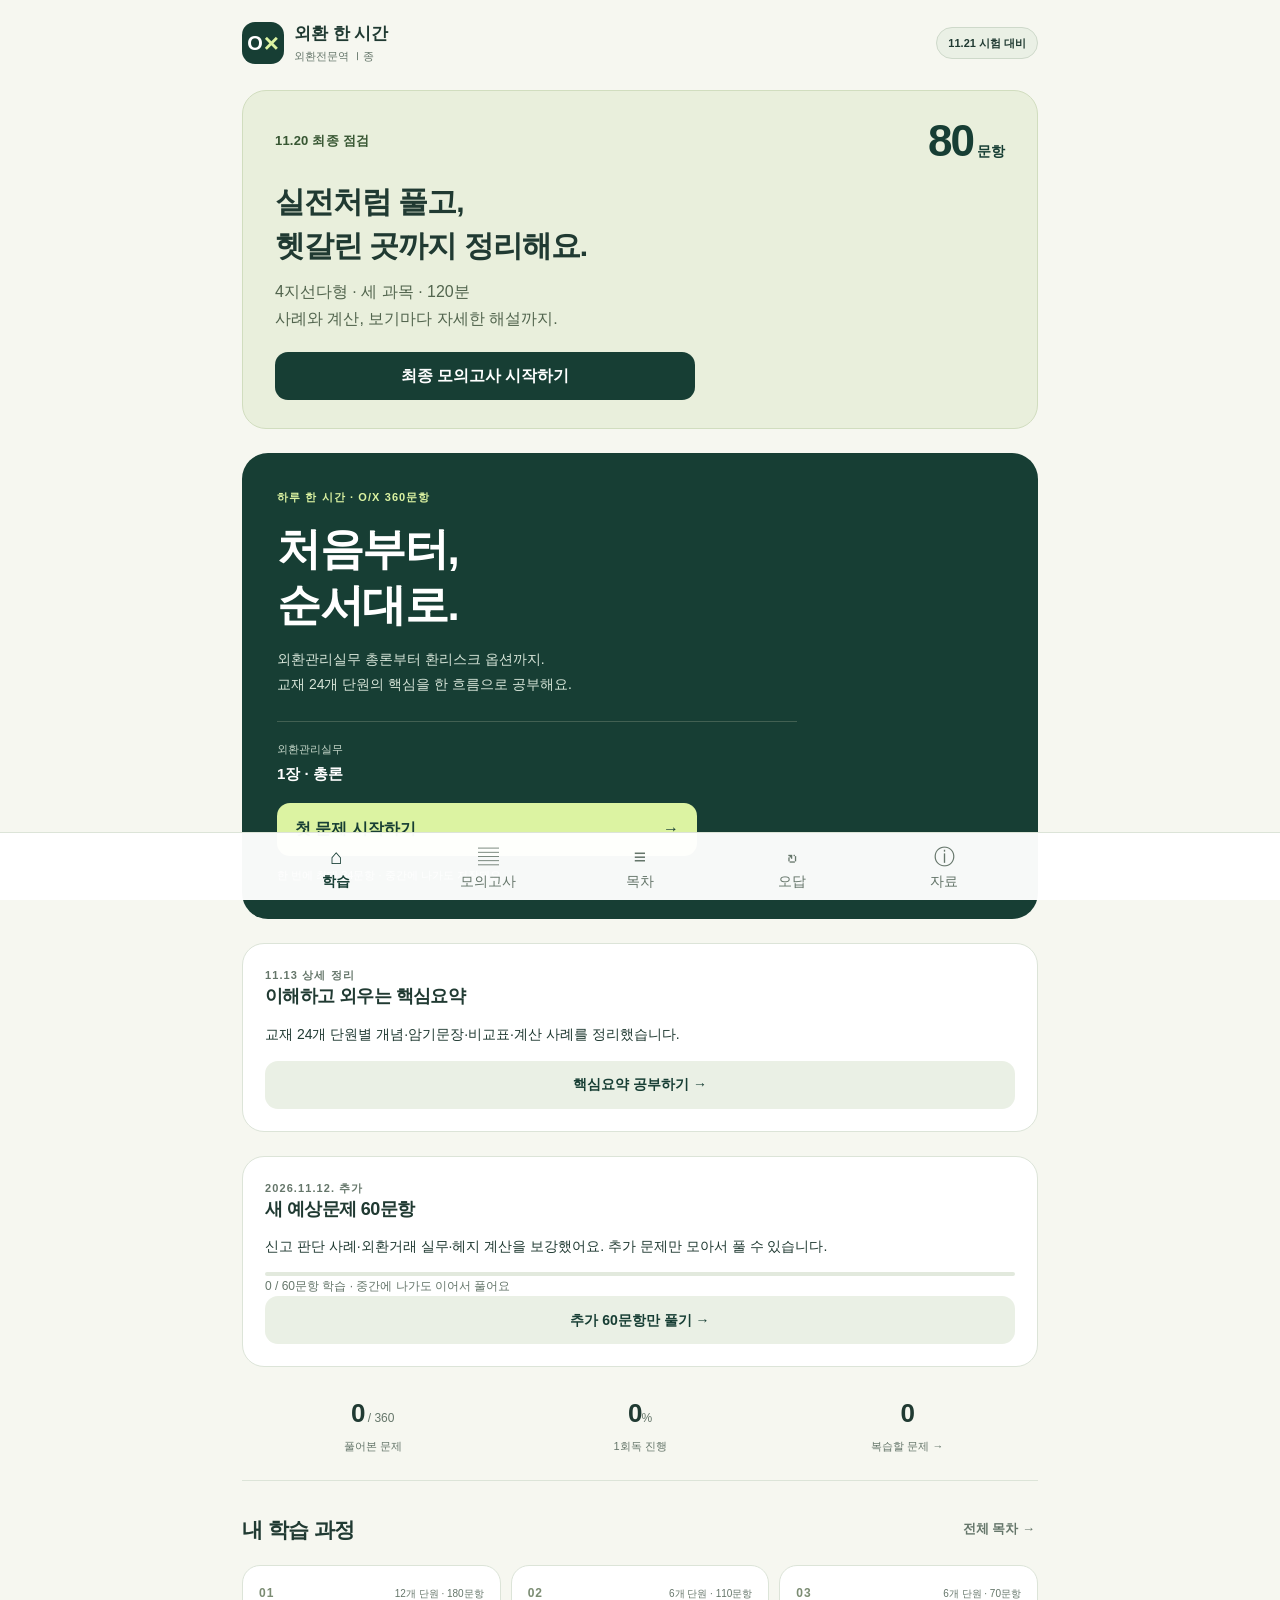
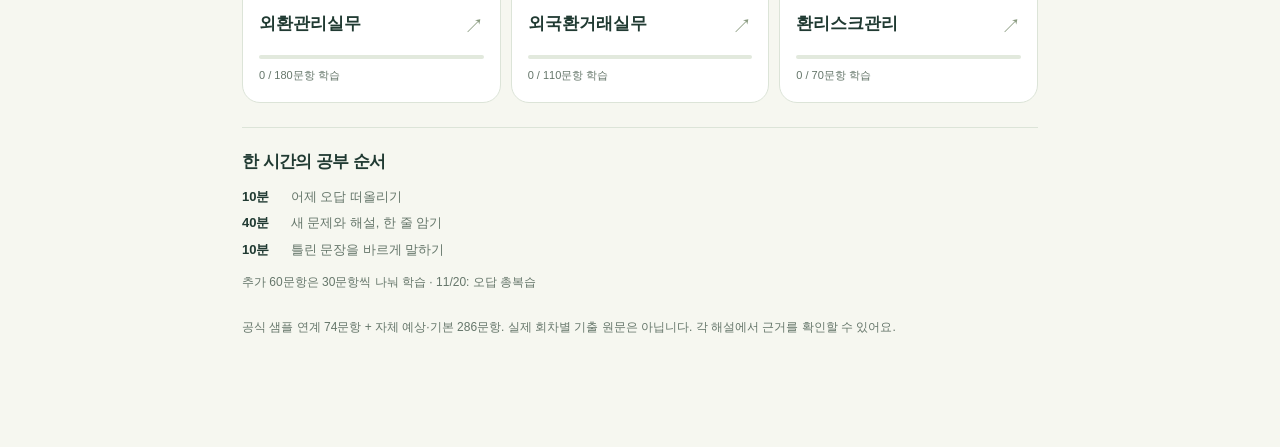
==== commit 06785a50: "Add final 80-question four-choice mock exam with detailed explanations Add 35 law, 25 transaction, a" ====
--- a/index.html
+++ b/index.html
@@ -4,16 +4,19 @@
   <meta charset="utf-8">
   <meta name="viewport" content="width=device-width, initial-scale=1, viewport-fit=cover">
   <meta name="theme-color" content="#173c36">
-  <meta name="description" content="외환전문역 1종, O/X 360문항을 교재 24개 단원 순서로. 최신 기준 예상 60문항과 24단원 상세 핵심요약. 해설·한 줄 암기·오답 복습으로 하루 한 시간 공부하세요.">
+  <meta name="description" content="외환전문역 1종, O/X 360문항을 교재 24개 단원 순서로. 4지선다 최종 모의고사 80문항과 24단원 상세 핵심요약. 해설·한 줄 암기·오답 복습으로 하루 한 시간 공부하세요.">
   <meta name="apple-mobile-web-app-capable" content="yes">
-  <title>외환 한 시간 · 외환전문역 1종 O/X</title>
+  <title>외환 한 시간 · 최종 모의고사와 O/X</title>
   <link rel="icon" href="icon.svg" type="image/svg+xml">
   <link rel="manifest" href="manifest.webmanifest">
-  <link rel="stylesheet" href="style.css?v=summary8">
-  <script defer src="questions.js?v=summary8"></script>
-  <script defer src="guide-data.js?v=summary8"></script>
-  <script defer src="guide-view.js?v=summary8"></script>
-  <script defer src="app.js?v=summary8"></script>
+  <link rel="stylesheet" href="style.css?v=mock1">
+  <script defer src="questions.js?v=mock1"></script>
+  <script defer src="guide-data.js?v=mock1"></script>
+  <script defer src="guide-view.js?v=mock1"></script>
+  <link rel="stylesheet" href="mock-exam.css?v=mock1">
+  <script defer src="mock-data.js?v=mock1"></script>
+  <script defer src="mock-exam.js?v=mock1"></script>
+  <script defer src="app.js?v=mock1"></script>
 </head>
 <body>
   <header class="site-header"><a class="brand" href="#home" aria-label="외환 한 시간 홈"><span class="brand-mark">O<span>×</span></span><span>외환 한 시간<small>외환전문역 Ⅰ종</small></span></a><span class="exam-badge" id="exam-badge">11.21 시험</span></header>
@@ -21,6 +24,7 @@
   <div id="storage-notice" role="alert" hidden>이 브라우저에서는 기록을 저장할 수 없습니다. 화면을 닫으면 학습기록이 사라질 수 있어요.</div>
   <nav class="bottom-nav" aria-label="주요 메뉴">
     <button data-view="home" aria-current="page"><span aria-hidden="true">⌂</span>학습</button>
+    <button data-view="mock"><span aria-hidden="true">▤</span>모의고사</button>
     <button data-view="course"><span aria-hidden="true">≡</span>목차</button>
     <button data-view="review"><span aria-hidden="true">↻</span>오답</button>
     <button data-view="about"><span aria-hidden="true">ⓘ</span>자료</button>
--- a/mock-exam.css
+++ b/mock-exam.css
@@ -0,0 +1,4 @@
+/* Final mock exam: deliberately isolated from existing O/X and guide styles. */
+.mock-page{font-size:16px}.mock-page h1{font-size:34px;letter-spacing:-1px}.mock-page .text-button,.mock-page .chip,.mock-page .flag{font-size:14px}.mock-entry{background:#e9efdc;border:1px solid #d1ddbf;border-radius:24px;padding:25px}.mock-entry-top{display:flex;align-items:center;justify-content:space-between;gap:15px}.mock-tag{font-size:13px;font-weight:750;color:#375632;letter-spacing:.2px}.mock-entry-count{font-size:44px;line-height:1;font-weight:750;letter-spacing:-2px;color:var(--green)}.mock-entry-count small{font-size:14px;letter-spacing:0;margin-left:4px}.mock-entry h2{font-size:26px;line-height:1.45;letter-spacing:-1px;margin:17px 0 12px}.mock-entry>p{font-size:16px;color:#52654e}.mock-entry .primary{margin-top:20px}.mock-entry .mock-note{margin-top:13px;font-size:14px}.mock-back,.mock-review-top{display:flex;justify-content:space-between;align-items:center;gap:10px;margin-bottom:18px;font-size:14px;color:var(--muted)}.mock-heading{margin:12px 0 24px}.mock-heading h1{margin:12px 0 16px}.mock-heading>p{font-size:17px;color:var(--muted);line-height:1.8}.mock-panel{background:white;border:1px solid var(--line);border-radius:22px;padding:24px;margin:20px 0}.mock-panel h2,.mock-basis h2{font-size:20px;margin-bottom:12px}.mock-panel>p+p{margin-top:12px}.mock-facts{display:grid;grid-template-columns:repeat(3,1fr);gap:12px;border-bottom:1px solid var(--line);padding-bottom:22px}.mock-facts b{display:block;font-size:34px;line-height:1.4}.mock-facts b small{font-size:15px}.mock-facts span{font-size:14px;color:var(--muted)}.mock-subjects{list-style:none;margin:20px 0 24px;padding:0}.mock-subjects li{display:flex;justify-content:space-between;gap:15px;margin:12px 0;font-size:16px}.mock-subjects b{white-space:nowrap}.mock-instructions{padding-left:22px;margin:12px 0 0}.mock-instructions li{margin:12px 0;font-size:16px;line-height:1.85}.mock-basis{padding:8px 4px;color:var(--muted)}.mock-basis p,.mock-basis a{font-size:14px;line-height:1.9}.mock-basis p{margin:12px 0}.mock-note{font-size:14px;color:var(--muted);line-height:1.8;margin-top:16px}.mock-status{display:flex;justify-content:space-between;align-items:center;gap:14px;margin:14px 0 20px}.mock-status strong{font-size:34px;letter-spacing:-1px}.mock-status strong span{font-size:18px;color:var(--muted)}.mock-status p{font-size:14px;color:var(--muted)}.mock-clock{text-align:right}.mock-clock>span{font-size:12px;color:var(--muted);display:block}.mock-clock b{font-size:23px;font-variant-numeric:tabular-nums;display:inline-block}.mock-clock button{margin-left:10px;padding:8px 9px;min-height:40px;border-radius:8px;background:var(--soft);color:var(--green);font-size:14px}.mock-tools{display:flex;justify-content:space-between;align-items:center;gap:10px;font-size:14px;color:var(--muted);margin:8px 0}.mock-question{background:white;border:1px solid var(--line);border-radius:22px;padding:26px}.mock-question-label{font-size:14px;color:var(--muted);margin-bottom:17px}.mock-question-label>span{background:#fff0dd;color:#875119;border-radius:5px;font-size:13px;padding:3px 7px;margin-left:6px}.mock-question h1{font-size:21px;line-height:1.85;letter-spacing:-.4px;white-space:pre-line;font-weight:650}.mock-choices{display:grid;gap:12px;margin-top:26px}.mock-choice{display:flex;align-items:flex-start;gap:12px;text-align:left;padding:17px 15px;border:1.5px solid var(--line);border-radius:14px;line-height:1.8;color:var(--ink);background:#fff;font-size:16px;width:100%;white-space:pre-line}.mock-choice-number{display:inline-flex;flex:0 0 27px;width:27px;height:27px;border:1px solid #b1beac;align-items:center;justify-content:center;line-height:1;font-size:14px;font-weight:700;border-radius:50%;margin-top:2px}.mock-choice.selected{border-color:var(--green);background:#edf3e5;box-shadow:inset 0 0 0 .5px var(--green)}.mock-choice.selected .mock-choice-number{background:var(--green);color:white;border-color:var(--green)}.mock-nav{display:grid;grid-template-columns:1fr 1fr;gap:10px;margin:20px 0}.mock-nav button{font-size:16px;min-height:52px}.mock-map{background:white;border:1px solid var(--line);border-radius:17px;padding:14px 19px;margin-top:22px}.mock-map summary{font-size:16px;min-height:44px}.mock-map h3{font-size:15px;margin:22px 0 12px}.mock-grid{display:grid;grid-template-columns:repeat(8,minmax(0,1fr));gap:8px}.mock-grid button{position:relative;border:1px solid var(--line);background:#fff;color:var(--ink);border-radius:8px;min-height:48px;font-size:15px;line-height:1.1;padding:7px 0}.mock-grid button small{display:block;font-size:12px;margin-top:4px}.mock-grid .filled{background:var(--soft)}.mock-grid .current{outline:2px solid var(--green);outline-offset:1px}.mock-grid .wrong{background:#fff1eb;color:#8e392e}.mock-grid .right{background:#e9f2df}.mock-submit{margin-top:20px}.mock-paused{text-align:center;padding:35px 24px}.mock-paused h1{font-size:29px;margin:18px 0}.mock-paused>p{line-height:2;margin-bottom:22px}.mock-confirm h1{font-size:27px;margin-bottom:20px}.mock-warning{padding:15px;background:#fff1e7;border-radius:10px;color:#8a451c}.mock-result{text-align:center}.mock-result-label{font-size:14px;color:var(--muted)}.mock-score{font-size:66px;font-weight:750;letter-spacing:-3px;line-height:1.5;margin:8px 0}.mock-score small{font-size:20px;color:var(--muted);letter-spacing:0}.mock-verdict{font-weight:750;margin-top:18px}.mock-page .good{color:#256441}.mock-page .bad{color:#a13d30}.mock-score-table{margin:25px 0;text-align:left;border-top:1px solid var(--line)}.mock-score-table>div{padding:17px 0;border-bottom:1px solid var(--line);position:relative}.mock-score-table strong{font-size:16px}.mock-score-table p{font-size:14px;color:var(--muted);padding-right:95px}.mock-score-table>div>span{position:absolute;right:0;top:18px;font-size:15px;font-weight:700}.mock-score-table p b{display:block;font-size:14px}.mock-result-actions{display:grid;gap:10px}.mock-filter{display:flex;gap:8px;margin:17px 0}.mock-filter .chip{min-width:70px;min-height:44px}.mock-review-verdict{border-top:1px solid var(--line);border-bottom:1px solid var(--line);padding:18px 0;margin:22px 0;font-weight:700}.mock-review-verdict span{display:block;font-size:14px;font-weight:500;margin-top:5px;color:var(--muted)}.mock-explained-choices{list-style:none;padding:0;margin:0;display:grid;gap:16px}.mock-explained-choices li{padding:19px 17px;background:#f7f8f4;border-radius:13px;border:1px solid var(--line)}.mock-explained-choices li>div{display:flex;align-items:flex-start;gap:10px}.mock-explained-choices strong{font-size:16px;font-weight:600;white-space:pre-line;line-height:1.8}.mock-explained-choices small{display:block;font-size:14px;color:var(--muted);margin:12px 0 6px}.mock-explained-choices p{font-size:16px;line-height:1.9;white-space:pre-line}.mock-explained-choices .is-answer{background:#edf4e5;border-color:#8eae7d}.mock-explained-choices .is-answer small{color:#2e6135;font-weight:700}.mock-solution{margin-top:28px}.mock-solution h2{font-size:20px;margin-bottom:13px}.mock-solution p{font-size:16px;line-height:1.95;white-space:pre-line}.mock-memory{padding:20px;border-radius:14px;background:var(--green);color:white;margin:25px 0}.mock-memory strong{font-size:14px;color:var(--lime)}.mock-memory p{margin-top:9px;font-size:16px;line-height:1.9}.mock-sources{font-size:14px;color:var(--muted)}.mock-sources summary{min-height:44px}.mock-sources p{margin:12px 0}.mock-sources a{display:block;margin:13px 0;line-height:1.8}.mock-sources button{margin-top:10px;font-size:14px}.bottom-nav button{width:min(20%,152px);font-size:14px;padding:0;white-space:nowrap}
+@media(min-width:700px){.mock-entry{padding:28px 32px}.mock-entry h2{font-size:30px}.mock-entry .primary{max-width:420px}.mock-question{padding:32px}.mock-choice{padding:20px}.mock-panel{padding:30px}.mock-grid{grid-template-columns:repeat(10,minmax(0,1fr))}.mock-heading h1{font-size:40px}}
+@media(max-width:390px){.mock-question{padding:21px 17px}.mock-choice{padding:14px 12px;gap:10px}.mock-panel{padding:21px 18px}.mock-grid{grid-template-columns:repeat(5,minmax(0,1fr))}.mock-clock button{display:block;margin:5px 0 0 auto;min-height:36px}.mock-question h1{font-size:20px}.mock-facts{gap:8px}.mock-facts span{font-size:13px}.mock-facts b{font-size:30px}.mock-nav button{padding:13px 9px;font-size:15px}.mock-entry{padding:23px}.mock-explained-choices li{padding:16px 13px}}
